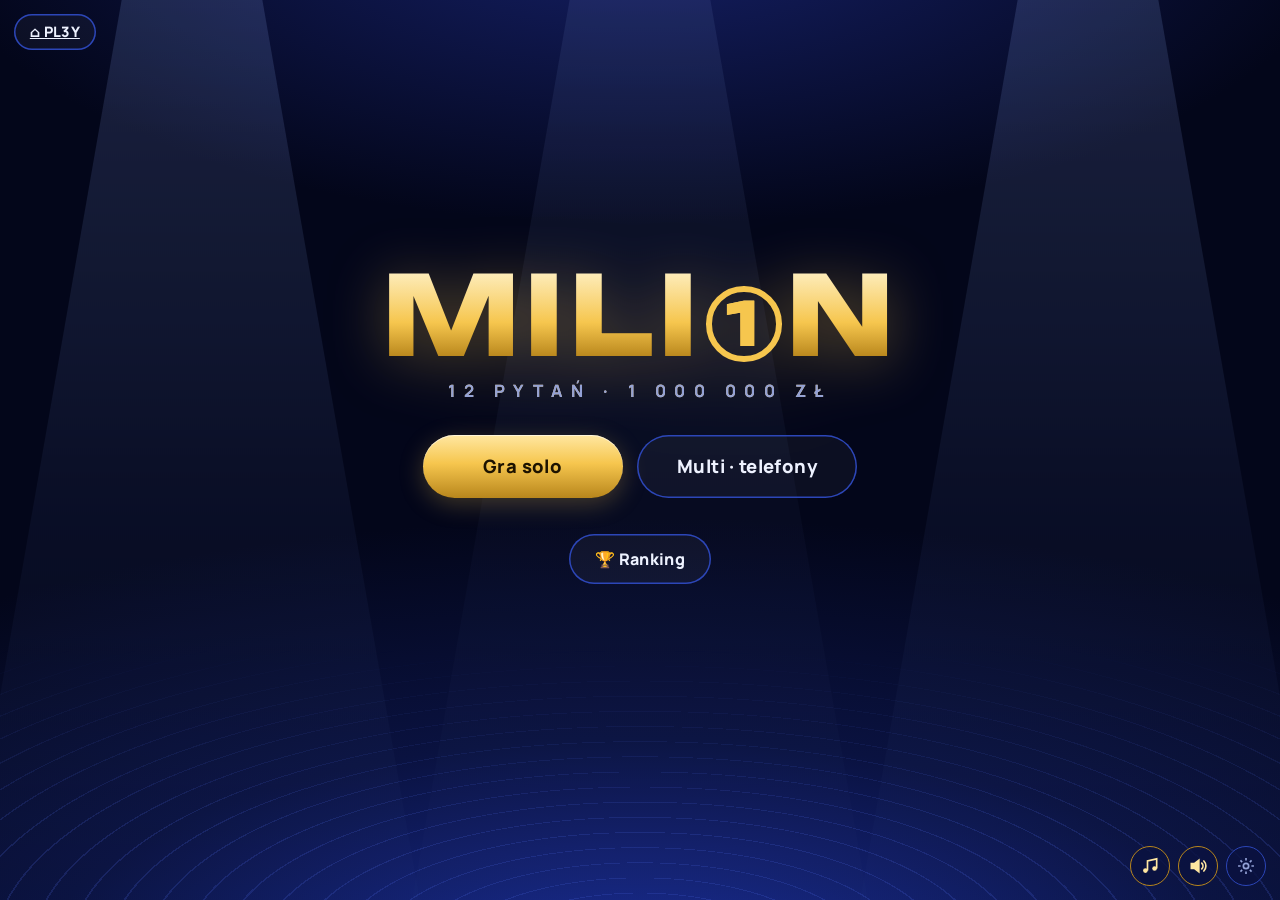
==== index.html @ 6f830abc "Milion: teleturniej 12 pytań do miliona (solo, multi na telefonach, ranking) - index.html: menu, gra" ====
<!DOCTYPE html>
<html lang="pl">
<head>
<meta charset="utf-8">
<script src="/auth.js"></script>
<meta name="viewport" content="width=device-width,initial-scale=1,viewport-fit=cover">
<title>Milion</title>
<link rel="icon" href="/favicon.svg" type="image/svg+xml">
<link rel="apple-touch-icon" href="/apple-touch-icon.png">
<meta name="apple-mobile-web-app-title" content="PL3Y">
<link rel="manifest" href="/site.webmanifest">
<meta name="apple-mobile-web-app-capable" content="yes">
<meta name="mobile-web-app-capable" content="yes">
<meta name="apple-mobile-web-app-status-bar-style" content="black">
<meta name="theme-color" content="#03061a">
<meta name="robots" content="noindex">
<link rel="preconnect" href="https://fonts.googleapis.com">
<link href="https://fonts.googleapis.com/css2?family=Manrope:wght@500;700;800&family=Unbounded:wght@600;800&display=swap" rel="stylesheet">
<link rel="stylesheet" href="common.css">
<style>
/* ---------- menu ---------- */
.home{flex:1;display:flex;flex-direction:column;align-items:center;justify-content:center;gap:clamp(22px,4vh,40px);padding:24px 16px 80px;text-align:center}
.home .menu{display:flex;flex-wrap:wrap;gap:14px;justify-content:center}
.home .menu .btn{min-width:200px}
.home .resume{font-size:14px}
.top-left{position:fixed;left:14px;top:14px;z-index:40}
.nickrow{display:flex;gap:8px;align-items:center;justify-content:center;flex-wrap:wrap}
.field{background:rgba(3,6,26,.6);border:1.5px solid var(--line);color:var(--text);border-radius:999px;padding:.75em 1.2em;min-width:0;width:min(280px,100%);text-align:center;font-weight:700}
.field:focus{outline:none;border-color:var(--gold)}
.times{display:flex;gap:8px;flex-wrap:wrap;justify-content:center}
.times button{padding:.6em 1.1em;border-radius:999px;border:1.5px solid var(--line);font-weight:800;background:rgba(255,255,255,.03);min-width:70px}
.times button.on{background:var(--gold);color:#1d1300;border-color:var(--gold)}
.setup{flex:1;display:flex;align-items:center;justify-content:center;padding:24px 16px 80px}
.setup .panel{width:min(520px,100%);padding:clamp(22px,4vw,36px);display:flex;flex-direction:column;gap:22px;text-align:center}
.setup h2{margin:0;font:800 clamp(24px,4vw,34px)/1.1 var(--disp)}
.rules{text-align:left;margin:0;padding-left:1.2em;color:var(--muted);font-size:14px;display:grid;gap:4px}

/* ---------- gra ---------- */
.game{flex:1;display:flex;flex-direction:column;padding:clamp(10px,2vh,22px) clamp(12px,2.5vw,32px) 70px;gap:clamp(10px,1.8vh,18px)}
.bar{display:flex;align-items:center;gap:12px;flex-wrap:wrap}
.bar .grow{flex:1}
.bar .info{font:800 clamp(14px,1.6vw,20px)/1.2 var(--disp)}
.bar .info em{font-style:normal;color:var(--gold2)}
.stage{flex:1;display:grid;grid-template-columns:1fr minmax(220px,300px);gap:clamp(14px,2.5vw,32px);align-items:center}
.center{display:flex;flex-direction:column;gap:clamp(12px,2.2vh,22px);min-width:0}
.trow{display:flex;align-items:center;gap:14px}
.trow .timer{flex:1}
.trow.inf{justify-content:center;color:var(--muted);font-weight:700;letter-spacing:.2em;text-transform:uppercase;font-size:12px;min-height:40px}
.side{padding:8px;align-self:center}
.foot{display:flex;align-items:center;justify-content:space-between;gap:12px;flex-wrap:wrap}
.foot .say{color:var(--muted);font-weight:700}
.ladbtn{display:none}
@media (max-width:900px){
  .stage{grid-template-columns:1fr}
  .stage .side{display:none}
  .ladbtn{display:inline-flex}
}

/* ---------- multi: lobby ---------- */
.lobby{flex:1;display:grid;grid-template-columns:minmax(260px,420px) 1fr;gap:clamp(16px,3vw,40px);align-items:center;padding:clamp(14px,3vh,40px) clamp(14px,3vw,48px) 80px}
.qrbox{padding:clamp(18px,3vw,30px);display:flex;flex-direction:column;align-items:center;gap:14px;text-align:center}
.qrbox .qr{background:#fff;padding:14px;border-radius:16px;width:min(300px,70vw)}
.qrbox .qr svg{display:block;width:100%;height:auto}
.qrbox .code{font:800 clamp(30px,4vw,46px)/1 var(--disp);letter-spacing:.18em;color:var(--gold2)}
.qrbox .url{font-size:13px;color:var(--muted);word-break:break-all}
.lobby .right{display:flex;flex-direction:column;gap:22px;align-items:center;text-align:center}
.lobby .right h2{margin:0;font:800 clamp(22px,3vw,34px)/1.15 var(--disp)}
.empty{color:var(--muted);font-style:italic}
@media (max-width:800px){ .lobby{grid-template-columns:1fr} }

/* ---------- multi: tablice ---------- */
.board{flex:1;display:flex;flex-direction:column;align-items:center;justify-content:center;gap:24px;padding:24px 16px 80px;text-align:center}
.board .panel{width:min(760px,100%);padding:clamp(14px,3vw,28px);overflow:auto}
.board h2{margin:0;font:800 clamp(26px,4vw,48px)/1.1 var(--disp)}
.podium{display:flex;align-items:flex-end;justify-content:center;gap:clamp(8px,2vw,20px)}
.podium .st{display:flex;flex-direction:column;align-items:center;gap:8px;width:clamp(90px,16vw,170px)}
.podium .st b{font:800 clamp(14px,1.8vw,20px)/1.2 var(--font);overflow-wrap:anywhere}
.podium .st span{font:600 clamp(12px,1.4vw,16px)/1 var(--disp);color:var(--gold2)}
.podium .st i{display:grid;place-items:center;width:100%;border-radius:12px 12px 0 0;font:800 clamp(28px,4vw,48px)/1 var(--disp);font-style:normal;
  background:linear-gradient(180deg,var(--panel2),var(--panel));border:1.5px solid var(--line);border-bottom:0}
.podium .p1 i{height:clamp(110px,20vh,180px);background:linear-gradient(180deg,var(--gold2),var(--gold3));color:#1d1300}
.podium .p2 i{height:clamp(80px,14vh,130px)}
.podium .p3 i{height:clamp(60px,10vh,95px)}

/* ---------- koniec solo ---------- */
.result{flex:1;display:flex;flex-direction:column;align-items:center;justify-content:center;gap:20px;padding:24px 16px 80px;text-align:center}
.result .amount{font:800 clamp(48px,10vw,120px)/1 var(--disp);color:var(--gold2);text-shadow:0 8px 40px rgba(246,198,78,.4)}
.result .why{font-size:clamp(16px,2vw,22px);color:var(--muted);max-width:620px}
.result .row{display:flex;gap:12px;flex-wrap:wrap;justify-content:center}

/* ---------- ranking ---------- */
.rank{flex:1;display:flex;flex-direction:column;align-items:center;gap:20px;padding:24px 16px 80px}
.tabs{display:flex;gap:6px;background:rgba(255,255,255,.05);padding:5px;border-radius:999px;border:1.5px solid var(--line)}
.tabs button{padding:.55em 1.4em;border-radius:999px;font-weight:800}
.tabs button.on{background:var(--gold);color:#1d1300}
.rank .grid{display:grid;grid-template-columns:repeat(auto-fit,minmax(min(100%,340px),1fr));gap:18px;width:min(980px,100%)}
.rank .panel{padding:16px;overflow:auto}
.rank h3{margin:4px 10px 10px;font:800 16px/1.2 var(--disp)}
.rank .date{color:var(--dim);font-weight:500;font-size:13px}

.hostq .players{margin-top:4px}
.ov h3{margin:0 0 6px;font:800 22px/1.2 var(--disp)}
.ov .row{display:flex;gap:10px;justify-content:center;flex-wrap:wrap;margin-top:18px}
.sliders{display:grid;gap:14px;margin-top:10px}
.sliders label{display:grid;grid-template-columns:110px 1fr;align-items:center;gap:12px;text-align:left;font-weight:700}
.sliders input{accent-color:var(--gold)}
</style>
</head>
<body>
<div id="fx" aria-hidden="true"><div class="spot l"></div><div class="spot c"></div><div class="spot r"></div><div class="floor"></div></div>
<div id="app"></div>
<div class="sound" id="sound"></div>
<div id="ovl"></div>
<script src="qrcode.js"></script>
<script src="questions.js"></script>
<script src="ml.js"></script>
<script>
'use strict';
const { LADDER, SAFE, LET, esc, zl, fmt, Snd } = ML;
const $app = document.getElementById('app');
const calm = () => matchMedia('(prefers-reduced-motion: reduce)').matches;
const HOST_KEY = ML.LOCAL ? 'milion_host_local' : 'milion_host';

const ui = { screen: 'home', time: 30, mtime: 30, tab: 'solo', rank: null, rankErr: '' };
try { const t = JSON.parse(localStorage.getItem('milion_time') || '{}'); if (ML.TIMES.includes(t.s)) ui.time = t.s; if (ML.TIMES.includes(t.m) && t.m) ui.mtime = t.m; } catch (e) {}
const saveTimes = () => { try { localStorage.setItem('milion_time', JSON.stringify({ s: ui.time, m: ui.mtime })); } catch (e) {} };

// ---------- rysowanie ----------
let skel = null;
function page(html) { skel = null; if ($app._h !== html) { $app.innerHTML = html; $app._h = html; } }
function paint(key, skeleton, regions) {
  if (skel !== key) { $app.innerHTML = skeleton; $app._h = null; skel = key; }
  for (const id in regions) {
    const el = document.getElementById(id);
    if (el && el._h !== regions[id]) { el.innerHTML = regions[id]; el._h = regions[id]; }
  }
}

const ICON = {
  aud: '<svg viewBox="0 0 24 24" fill="currentColor"><rect x="3" y="12" width="4" height="9" rx="1"/><rect x="10" y="5" width="4" height="16" rx="1"/><rect x="17" y="9" width="4" height="12" rx="1"/></svg>',
  swap: '<svg viewBox="0 0 24 24" fill="none" stroke="currentColor" stroke-width="2.4" stroke-linecap="round" stroke-linejoin="round"><path d="M4 9h13l-3.5-3.5M20 15H7l3.5 3.5"/></svg>',
  music: '<svg viewBox="0 0 24 24" fill="currentColor"><path d="M9 17.5V6l11-2.5v11.5" stroke="currentColor" stroke-width="2" fill="none"/><circle cx="6.5" cy="17.5" r="2.8"/><circle cx="17.5" cy="15" r="2.8"/></svg>',
  sfx: '<svg viewBox="0 0 24 24" fill="none" stroke="currentColor" stroke-width="2" stroke-linecap="round"><path d="M4 9v6h4l5 4V5L8 9z" fill="currentColor"/><path d="M16.5 8.5a5 5 0 0 1 0 7M19 6a8.5 8.5 0 0 1 0 12"/></svg>',
  gear: '<svg viewBox="0 0 24 24" fill="none" stroke="currentColor" stroke-width="2"><circle cx="12" cy="12" r="3.2"/><path d="M12 2.5v3M12 18.5v3M2.5 12h3M18.5 12h3M5.3 5.3l2.1 2.1M16.6 16.6l2.1 2.1M5.3 18.7l2.1-2.1M16.6 7.4l2.1-2.1"/></svg>',
};

function answersHtml(q, o = {}) {
  const fifty = o.fifty || [];
  return '<div class="answers">' + q.a.map((t, i) => {
    let c = 'ans';
    if (fifty.includes(i)) c += ' gone';
    if (o.ok == null) { if (o.sel === i) c += ' sel'; }
    else if (i === o.ok) c += ' good';
    else if (o.sel === i) c += ' bad';
    else c += ' dim';
    const extra = o.pct ? `<span class="pct">${o.pct[i]}%</span>` : o.counts ? `<span class="pct">${o.counts[i] ? o.counts[i] + '×' : ''}</span>` : '';
    const inner = `<span class="let">${LET[i]}</span><span class="txt">${esc(t)}</span>${extra}`;
    return o.click ? `<button class="${c}" data-act="ans" data-i="${i}"${fifty.includes(i) || o.sel != null ? ' disabled' : ''}>${inner}</button>` : `<div class="${c}">${inner}</div>`;
  }).join('') + '</div>';
}
function ladderHtml(qi, done) {
  return LADDER.map((v, i) => `<li class="${i === qi ? 'cur' : ''}${i < qi || (done && i === qi) ? ' done' : ''}${SAFE.includes(i) ? ' safe' : ''}${i === 11 ? ' top' : ''}"><b>${i + 1}</b><span>${zl(v)}</span></li>`).join('');
}
function timesHtml(cur, noInf) {
  return '<div class="times">' + ML.TIMES.filter(t => !(noInf && !t)).map(t => `<button data-act="time" data-t="${t}" class="${t === cur ? 'on' : ''}">${t ? t + ' s' : '∞'}</button>`).join('') + '</div>';
}
const timerHtml = (limited) => limited ? '<div class="trow"><div class="timer"><i></i></div><span class="tnum"></span></div>' : '<div class="trow inf">bez limitu czasu</div>';

// ---------- licznik czasu ----------
const T = { deadline: 0, total: 0, onEnd: null, last: -1 };
function setTimer(deadline, total, onEnd) { T.deadline = deadline; T.total = total; T.onEnd = onEnd || null; }
function stopTimer() { T.deadline = 0; T.onEnd = null; }
function loop() {
  requestAnimationFrame(loop);
  if (!T.deadline) return;
  const left = Math.max(0, T.deadline - performance.now());
  const low = left < 5500;
  const bar = document.querySelector('#r-timer .timer i'), num = document.querySelector('#r-timer .tnum');
  if (bar) { bar.style.transform = `scaleX(${T.total ? left / T.total : 0})`; bar.parentNode.classList.toggle('low', low); }
  const s = Math.ceil(left / 1000);
  if (num) { num.textContent = s; num.classList.toggle('low', low); }
  if (s !== T.last) { if (low && s > 0 && T.last > s) Snd.play('tick'); T.last = s; }
  if (left <= 0 && T.onEnd) { const f = T.onEnd; stopTimer(); f(); }
}
requestAnimationFrame(loop);

// ---------- okna ----------
const $ovl = document.getElementById('ovl');
let ovlDone = null;
function overlay(html, onClose) { $ovl.innerHTML = `<div class="ov" data-act="ovbg"><div class="panel rise" role="dialog" aria-modal="true">${html}</div></div>`; ovlDone = onClose || null; }
function closeOverlay() { $ovl.innerHTML = ''; const f = ovlDone; ovlDone = null; f && f(); }
function ask(text, yes = 'Tak', no = 'Anuluj') {
  return new Promise(res => {
    overlay(`<h3>${esc(text)}</h3><div class="row"><button class="btn" data-act="ovyes">${esc(yes)}</button><button class="btn ghost" data-act="ovno">${esc(no)}</button></div>`, () => res(false));
    ovlDone = () => res(false);
    $ovl.querySelector('[data-act="ovyes"]').onclick = e => { e.stopPropagation(); ovlDone = null; $ovl.innerHTML = ''; res(true); };
  });
}
function audOverlay(pct, note) {
  overlay(`<div class="kicker">Pytanie do publiczności</div><h3 style="margin-top:8px">${esc(note || 'Publiczność zagłosowała')}</h3>
    <div class="aud">${pct.map((p, i) => `<div class="bar"><b>${p}%</b><i style="--h:0%" data-h="${p}"></i><span>${LET[i]}</span></div>`).join('')}</div>
    <div class="row"><button class="btn" data-act="ovno">Dzięki!</button></div>`);
  requestAnimationFrame(() => requestAnimationFrame(() => $ovl.querySelectorAll('.aud i').forEach(i => i.style.setProperty('--h', Math.max(2, i.dataset.h) + '%'))));
}
function confetti() {
  if (calm()) return;
  const c = document.createElement('div'); c.className = 'confetti';
  const col = ['#f6c64e', '#ffe7a1', '#ffffff', '#5b7bff', '#22c873'];
  for (let i = 0; i < 120; i++) {
    const e = document.createElement('i');
    e.style.left = Math.random() * 100 + 'vw'; e.style.background = col[i % col.length];
    e.style.setProperty('--dx', (Math.random() * 30 - 15) + 'vw'); e.style.setProperty('--rot', (Math.random() * 1440 - 720) + 'deg');
    e.style.animationDuration = 2.5 + Math.random() * 3 + 's'; e.style.animationDelay = Math.random() * 1.5 + 's';
    c.appendChild(e);
  }
  document.body.appendChild(c); setTimeout(() => c.remove(), 8000);
}

// ---------- dźwięk ----------
function soundBar() {
  document.getElementById('sound').innerHTML =
    `<button data-act="snd-m" class="${Snd.st.m ? 'on' : ''}" aria-label="Muzyka" title="Muzyka">${ICON.music}</button>` +
    `<button data-act="snd-s" class="${Snd.st.s ? 'on' : ''}" aria-label="Efekty" title="Efekty">${ICON.sfx}</button>` +
    `<button data-act="snd-cfg" aria-label="Głośność" title="Głośność">${ICON.gear}</button>`;
}
function soundCfg() {
  overlay(`<h3>Głośność</h3><div class="sliders">
    <label>Muzyka <input type="range" min="0" max="1" step="0.05" value="${Snd.st.mv}" data-vol="m"></label>
    <label>Efekty <input type="range" min="0" max="1" step="0.05" value="${Snd.st.sv}" data-vol="s"></label></div>
    <div class="row"><button class="btn" data-act="ovno">Gotowe</button></div>`);
}
document.addEventListener('input', e => { const k = e.target.dataset && e.target.dataset.vol; if (k) Snd.setVol(k, Number(e.target.value)); });
document.addEventListener('pointerdown', () => Snd.unlock(), { capture: true });
function music(on) { Snd.music(on); }

// ---------- menu ----------
function savedHost() { try { return JSON.parse(localStorage.getItem(HOST_KEY) || 'null'); } catch (e) { return null; } }
function homeView() {
  const h = savedHost();
  return `<a class="btn ghost sm top-left" href="/" data-act="lobby">⌂ PL3Y</a>
  <div class="home">
    <h1 class="logo rise">MILI<span class="mark">1</span>N<small>12 PYTAŃ · 1 000 000 ZŁ</small></h1>
    <div class="menu rise">
      <button class="btn big" data-act="solo-setup">Gra solo</button>
      <button class="btn big ghost" data-act="multi">Multi · telefony</button>
    </div>
    <button class="btn ghost" data-act="rank">🏆 Ranking</button>
    ${h ? `<button class="link resume" data-act="resume">Wróć do pokoju ${esc(h.code)}</button>` : ''}
  </div>`;
}
function soloSetupView() {
  return `<div class="setup"><div class="panel rise">
    <div class="kicker">Gra solo</div><h2>12 pytań do miliona</h2>
    <div><div class="kicker" style="margin-bottom:10px">Twój nick (do rankingu)</div>
      <div class="nickrow"><input class="field" id="nick" maxlength="16" placeholder="Nick" value="${esc(ML.nick.get())}" autocomplete="off"></div></div>
    <div><div class="kicker" style="margin-bottom:10px">Czas na pytanie</div>${timesHtml(ui.time)}</div>
    <ul class="rules"><li>Progi gwarantowane: ${zl(1000)} i ${zl(40000)}.</li><li>Kliknięcie odpowiedzi od razu ją zatwierdza.</li>
      <li>Koła: 50:50, publiczność i zamiana pytania — każde raz.</li><li>W każdej chwili możesz zrezygnować i zabrać wygraną.</li></ul>
    <div class="row" style="display:flex;gap:10px;justify-content:center;flex-wrap:wrap"><button class="btn big" data-act="solo-start">Start</button><button class="btn ghost" data-act="home">Wróć</button></div>
  </div></div>`;
}

// ---------- SOLO ----------
let solo = null;
const curQ = () => { const l = solo.set[solo.qi]; return solo.swap ? l.s : l.m; };
function soloStart() {
  const n = document.getElementById('nick'); if (n) ML.nick.set(n.value);
  solo = { set: ML.pickSet(), qi: 0, life: { f: true, a: true, s: true }, swap: false, fifty: [], aud: null, sel: null, phase: 'q', time: ui.time, result: null, saved: null };
  ui.screen = 'solo';
  document.body.classList.remove('win');
  Snd.play('start'); music(true);
  soloQ();
}
function soloQ() {
  solo.phase = 'q'; solo.swap = false; solo.fifty = []; solo.aud = null; solo.sel = null;
  Snd.heat(solo.qi);
  document.body.classList.toggle('hot', solo.qi >= 7);
  if (solo.time) setTimer(performance.now() + solo.time * 1000, solo.time * 1000, soloTimeUp); else stopTimer();
  render();
}
function soloPick(i) {
  if (!solo || solo.phase !== 'q' || solo.fifty.includes(i)) return;
  solo.sel = i; solo.phase = 'lock'; stopTimer();
  Snd.play('lock'); render();
  setTimeout(soloReveal, 1600);
}
function soloReveal() {
  const q = curQ();
  solo.phase = 'reveal'; render();
  if (solo.sel === q.ok) {
    Snd.play('good');
    setTimeout(() => { if (solo.qi === 11) soloFinish('win'); else { solo.qi++; soloQ(); } }, 1700);
  } else { Snd.play('bad'); setTimeout(() => soloFinish('wrong'), 2800); }
}
function soloTimeUp() {
  if (!solo || solo.phase !== 'q') return;
  solo.phase = 'reveal'; solo.sel = null; Snd.play('bad'); render();
  setTimeout(() => soloFinish('time'), 2800);
}
async function soloQuit() {
  if (!solo || solo.phase !== 'q') return;
  const take = solo.qi ? LADDER[solo.qi - 1] : 0;
  if (await ask(`Rezygnujesz i zabierasz ${zl(take)}?`, 'Biorę kasę', 'Gram dalej')) soloFinish('quit');
}
function soloLife(k) {
  if (!solo || solo.phase !== 'q' || !solo.life[k]) return;
  const q = curQ();
  solo.life[k] = false; Snd.play('life');
  if (k === 'f') {
    const wrong = [0, 1, 2, 3].filter(i => i !== q.ok);
    wrong.splice(Math.floor(Math.random() * 3), 1);
    solo.fifty = wrong;
  } else if (k === 'a') {
    solo.aud = ML.audienceSim(q.ok, solo.qi, solo.fifty);
    audOverlay(solo.aud, 'Tak głosowała publiczność w studiu');
  } else if (k === 's') {
    solo.swap = true; solo.fifty = []; solo.aud = null;
    if (solo.time) setTimer(performance.now() + solo.time * 1000, solo.time * 1000, soloTimeUp);
  }
  render();
}
function soloFinish(reason) {
  stopTimer();
  const passed = reason === 'win' ? 12 : solo.qi;
  const amount = reason === 'win' ? LADDER[11] : reason === 'quit' ? (solo.qi ? LADDER[solo.qi - 1] : 0) : ML.guaranteed(solo.qi);
  solo.result = { reason, amount, qs: passed };
  ui.screen = 'soloEnd';
  document.body.classList.remove('hot');
  if (reason === 'win') { document.body.classList.add('win'); Snd.play('win'); confetti(); }
  Snd.hush(true);
  if (amount > 0 && ML.nick.get()) soloSave();
  render();
}
async function soloSave() {
  const nick = ML.nick.get();
  if (!nick || !solo || !solo.result || solo.saved) return;
  solo.saved = 'wait'; render();
  try { const r = await ML.postSolo({ nick, amount: solo.result.amount, qs: solo.result.qs }); solo.saved = { rank: r.rank }; }
  catch (e) { solo.saved = 'err'; }
  render();
}
function soloView() {
  const q = curQ(), s = solo;
  const show = s.phase === 'reveal' ? q.ok : null;
  const head = `<button class="btn ghost sm" data-act="menu">Menu</button><span class="info">Pytanie <em>${s.qi + 1}</em>/12 · za <em>${zl(LADDER[s.qi])}</em></span>
    <span class="grow"></span><button class="btn ghost sm ladbtn" data-act="ladder">Drabinka</button><span class="muted">${esc(ML.nick.get())}</span>`;
  const lifes = `<div class="lifes">
    <button class="life${s.life.f ? '' : ' used'}" data-act="life" data-k="f" ${s.life.f && s.phase === 'q' ? '' : 'disabled'} title="50:50" aria-label="50:50">50:50</button>
    <button class="life${s.life.a ? '' : ' used'}" data-act="life" data-k="a" ${s.life.a && s.phase === 'q' ? '' : 'disabled'} title="Pytanie do publiczności" aria-label="Pytanie do publiczności">${ICON.aud}</button>
    <button class="life${s.life.s ? '' : ' used'}" data-act="life" data-k="s" ${s.life.s && s.phase === 'q' ? '' : 'disabled'} title="Zamiana pytania" aria-label="Zamiana pytania">${ICON.swap}</button></div>`;
  let say = '';
  if (s.phase === 'lock') say = 'Zaznaczono… sprawdzamy!';
  else if (s.phase === 'reveal') say = s.sel === q.ok ? (s.qi === 11 ? 'MILION!' : 'Dobrze!') : s.sel == null ? 'Koniec czasu!' : 'Niestety, to nie ta odpowiedź.';
  const foot = `${lifes}<span class="say">${say}</span><button class="btn ghost" data-act="quit" ${s.phase === 'q' ? '' : 'disabled'}>Rezygnuję · ${zl(s.qi ? LADDER[s.qi - 1] : 0)}</button>`;
  paint('solo', `<div class="game"><header class="bar" id="r-head"></header><main class="stage"><div class="center">
      <div id="r-timer"></div><div id="r-q"></div><div id="r-ans"></div><div class="foot" id="r-foot"></div></div>
      <aside class="side panel"><ol class="ladder" id="r-ladder"></ol></aside></main></div>`, {
    'r-head': head,
    'r-timer': timerHtml(!!s.time) + (s.time ? `<!--${s.qi}-${s.swap}-->` : ''),
    'r-q': `<div class="qbox rise" data-k="${s.qi}${s.swap ? 's' : ''}">${esc(q.q)}</div>`,
    'r-ans': answersHtml(q, { click: true, fifty: s.fifty, sel: s.sel, ok: show, pct: s.aud }),
    'r-foot': foot,
    'r-ladder': ladderHtml(s.qi, s.phase === 'reveal' && s.sel === q.ok),
  });
}
function soloEndView() {
  const r = solo.result;
  const why = { win: 'Odpowiedziałeś na wszystkie 12 pytań. Brawo!', quit: `Zrezygnowałeś po ${r.qs} ${r.qs === 1 ? 'pytaniu' : 'pytaniach'} i zabierasz wygraną.`,
    wrong: 'Błędna odpowiedź. Zostaje to, co zabezpieczył próg gwarantowany.', time: 'Skończył się czas. Zostaje to, co zabezpieczył próg gwarantowany.' }[r.reason];
  let save = '';
  if (r.amount > 0) {
    if (!ML.nick.get()) save = `<div class="nickrow"><input class="field" id="nick" maxlength="16" placeholder="Twój nick"><button class="btn" data-act="solo-save">Zapisz w rankingu</button></div>`;
    else if (solo.saved === 'wait') save = '<span class="muted">Zapisuję w rankingu…</span>';
    else if (solo.saved === 'err') save = '<span class="muted">Nie udało się zapisać wyniku (brak połączenia).</span> <button class="link" data-act="solo-retry">Spróbuj jeszcze raz</button>';
    else if (solo.saved && solo.saved.rank) save = `<span class="muted">Miejsce w rankingu: <b style="color:var(--gold2)">${solo.saved.rank}</b></span>`;
    else if (solo.saved) save = '<span class="muted">Wynik zapisany (poza top 50).</span>';
  }
  return `<div class="result"><div class="kicker">${r.reason === 'win' ? 'Jest milion!' : 'Koniec gry'}</div>
    <div class="amount rise">${zl(r.amount)}</div><div class="why">${esc(why)}</div>${save}
    <div class="row"><button class="btn big" data-act="solo-start">Zagraj jeszcze raz</button><button class="btn ghost" data-act="rank">Ranking</button><button class="btn ghost" data-act="home">Menu</button></div></div>`;
}

// ---------- MULTI (prowadzący) ----------
let host = null;   // { code, hostToken, conn, view, status, err }
let autoNext = null;
async function multiCreate() {
  ui.screen = 'host';
  host = { code: null, view: null, status: 'connecting', err: '' };
  render();
  try {
    const r = await ML.createRoom();
    try { localStorage.setItem(HOST_KEY, JSON.stringify({ code: r.code, hostToken: r.hostToken })); } catch (e) {}
    hostConnect(r.code, r.hostToken);
  } catch (e) { host.err = 'Nie udało się założyć pokoju. Sprawdź połączenie z internetem.'; host.status = 'bad'; render(); }
}
function hostConnect(code, hostToken) {
  if (host && host.conn) host.conn.stop();
  host = { code, hostToken, view: null, status: 'connecting', err: '' };
  ui.screen = 'host'; music(true); Snd.hush(false);
  host.conn = new ML.Conn({
    code, hello: () => ({ t: 'hello', host: hostToken }),
    onStatus: s => {
      host.status = s;
      if (s === 'noroom') { try { localStorage.removeItem(HOST_KEY); } catch (e) {} host.err = 'Pokój wygasł. Załóż nowy.'; }
      render();
    },
    onMessage: m => {
      if (m.t === 'error') { host.err = m.err || 'Błąd'; if (m.code === 'badhost') { try { localStorage.removeItem(HOST_KEY); } catch (e) {} } render(); return; }
      if (m.t === 'state') hostState(m.view);
    },
  });
  render();
}
function hostState(v) {
  const old = host.view; host.view = v; host.err = '';
  const changed = !old || old.phase !== v.phase || old.qi !== v.qi || old.round !== v.round;
  if (v.phase === 'q') {
    setTimer(performance.now() + v.left, v.time * 1000, null);
    if (changed) { Snd.heat(v.qi); document.body.classList.toggle('hot', v.qi >= 7); }
    if (old && old.phase === 'q') { const a = old.players.filter(p => p.answered).length, b = v.players.filter(p => p.answered).length; if (b > a) Snd.play('tap'); }
  } else stopTimer();
  if (v.phase === 'lobby' && old && v.players.length > old.players.length) Snd.play('join');
  if (changed) {
    clearTimeout(autoNext);
    if (v.phase === 'q' && v.qi === 0) Snd.play('start');
    if (v.phase === 'reveal') {
      const any = v.players.some(p => p.correct);
      Snd.play(any ? 'good' : 'bad');
      const r = v.round, q = v.qi;
      autoNext = setTimeout(() => { if (host && host.view && host.view.phase === 'reveal' && host.view.round === r && host.view.qi === q) hostNext(); }, 7000);
    }
    if (v.phase === 'end') { document.body.classList.remove('hot'); document.body.classList.add('win'); Snd.play('win'); confetti(); }
    else document.body.classList.remove('win');
    if (v.phase === 'roundEnd' || v.phase === 'lobby') document.body.classList.remove('hot');
  }
  render();
}
function hostNext() { clearTimeout(autoNext); host && host.conn && host.conn.send({ t: 'next' }); }
function hostStart() {
  if (!host || !host.view || !host.view.players.length) return;
  let pool; try { pool = ML.pickPool(); } catch (e) { host.err = e.message; return render(); }
  host.conn.send({ t: 'start', time: ui.mtime, pool });
}
async function hostLeave() {
  if (host && host.view && host.view.phase !== 'lobby' && host.view.phase !== 'end' && !(await ask('Wyjść z meczu? Gracze zostaną w pokoju i możesz wrócić.', 'Wyjdź', 'Zostań'))) return;
  if (host && host.conn) host.conn.stop();
  host = null; clearTimeout(autoNext); stopTimer();
  document.body.classList.remove('hot', 'win');
  ui.screen = 'home'; music(false); render();
}
async function hostEnd() {
  if (!(await ask('Zamknąć pokój? Gracze będą musieli zeskanować nowy kod.', 'Zamknij pokój', 'Anuluj'))) return;
  try { localStorage.removeItem(HOST_KEY); } catch (e) {}
  if (host && host.conn) host.conn.stop();
  host = null; ui.screen = 'home'; music(false); document.body.classList.remove('hot', 'win'); render();
}

const STATUS = { online: 'połączono', connecting: 'łączenie…', reconnecting: 'ponowne łączenie…', noroom: 'pokój wygasł', revoked: 'rozłączono', closed: 'rozłączono', bad: 'brak połączenia' };
const statusHtml = s => `<span class="status ${s === 'online' ? 'online' : s === 'connecting' || s === 'reconnecting' ? '' : 'bad'}">${STATUS[s] || s}</span>`;
const medal = n => `<span class="medal${n <= 3 ? ' m' + n : ''}">${n}</span>`;
const sorted = ps => [...ps].sort((a, b) => b.total - a.total);

function hostView() {
  const h = host, v = h.view;
  if (!v) {
    return page(`<div class="board"><h2>${h.err ? 'Ups' : 'Zakładam pokój…'}</h2>${h.err ? `<p class="muted">${esc(h.err)}</p><div class="row" style="display:flex;gap:10px"><button class="btn" data-act="multi">Spróbuj ponownie</button><button class="btn ghost" data-act="home-x">Menu</button></div>` : statusHtml(h.status)}</div>`);
  }
  if (v.phase === 'lobby') return lobbyView();
  if (v.phase === 'q' || v.phase === 'reveal') return hostQView();
  if (v.phase === 'roundEnd' || v.phase === 'end') return boardView();
}
function lobbyView() {
  const v = host.view, url = ML.joinUrl(v.code);
  paint('lobby', `<a class="btn ghost sm top-left" data-act="home-x" href="#">← Menu</a><div class="lobby">
    <div class="qrbox panel rise"><div class="kicker">Zeskanuj telefonem</div><div class="qr" id="r-qr"></div><div class="code" id="r-code"></div><div class="url" id="r-url"></div></div>
    <div class="right"><div class="kicker">Multi · do ${12} graczy</div><h2>Dołączcie do gry!</h2>
      <div class="chips" id="r-players"></div>
      <div><div class="kicker" style="margin-bottom:10px">Czas na pytanie</div><div id="r-times"></div></div>
      <div id="r-start"></div><div id="r-status"></div>
      <p class="muted" style="max-width:520px;margin:0;font-size:14px">3 rundy po 12 pytań. Błąd albo brak odpowiedzi = koniec rundy dla gracza. Najszybsza poprawna odpowiedź: +20%, druga +10%, trzecia +5%. Wygrywa suma punktów.</p>
    </div></div>`, {
    'r-qr': ML.qrSvg(url), 'r-code': esc(v.code), 'r-url': esc(url.replace(/^https?:\/\//, '')),
    'r-players': v.players.length ? v.players.map(p => `<span class="chip${p.conn ? '' : ' off'}">${esc(p.name)}<button class="x" data-act="kick" data-id="${esc(p.id)}" aria-label="Usuń ${esc(p.name)}">✕</button></span>`).join('') : '<span class="empty">Czekamy na graczy…</span>',
    'r-times': timesHtml(ui.mtime, true),
    'r-start': `<button class="btn big" data-act="host-start" ${v.players.length ? '' : 'disabled'}>Start meczu</button>`,
    'r-status': statusHtml(host.status) + (host.err ? ` <span class="muted">· ${esc(host.err)}</span>` : ''),
  });
}
function hostQView() {
  const v = host.view, open = v.phase === 'reveal';
  const head = `<button class="btn ghost sm" data-act="host-leave">Menu</button><span class="info">Runda <em>${v.round + 1}</em>/${v.rounds} · Pytanie <em>${v.qi + 1}</em>/12 · za <em>${zl(LADDER[v.qi])}</em></span>
    <span class="grow"></span>${statusHtml(host.status)}<span class="muted">Kod: <b style="color:var(--gold2)">${esc(v.code)}</b></span>`;
  const alive = v.players.filter(p => !p.out || (open && p.outQ === v.qi));
  const answered = v.players.filter(p => p.answered && !p.out).length;
  const chips = sorted(v.players).map(p => {
    let c = 'chip', extra = '';
    if (open && p.correct) { c += ' good'; extra = `<span class="gain">+${fmt(p.gain)}${p.rank <= 3 ? ' · ' + p.rank + '.' : ''}</span>`; }
    else if (open && p.correct === false) { c += ' bad'; extra = '<span class="gain" style="color:var(--bad)">odpada</span>'; }
    else if (p.out) c += ' out';
    else if (p.answered) c += ' ok';
    if (!p.conn) c += ' off';
    return `<span class="${c}">${esc(p.name)}${extra}<span class="pts">${fmt(p.total)}</span></span>`;
  }).join('');
  const say = open ? `<span class="say">${v.players.filter(p => p.correct).length} z ${alive.length} poprawnie</span><button class="btn" data-act="host-next">Dalej →</button>`
    : `<span class="say">Odpowiedzi: ${answered}/${v.players.filter(p => !p.out).length}</span><span></span>`;
  paint('hostq', `<div class="game hostq"><header class="bar" id="r-head"></header><main class="stage"><div class="center">
      <div id="r-timer"></div><div id="r-q"></div><div id="r-ans"></div><div class="foot" id="r-foot"></div><div class="chips players" id="r-players"></div></div>
      <aside class="side panel"><ol class="ladder" id="r-ladder"></ol></aside></main></div>`, {
    'r-head': head,
    'r-timer': open ? '<div class="trow inf">odsłonięcie</div>' : timerHtml(true),
    'r-q': v.q ? `<div class="qbox rise" data-k="${v.round}-${v.qi}">${esc(v.q.q)}</div>` : '',
    'r-ans': v.q ? answersHtml(v.q, { ok: open ? v.q.ok : null, counts: open ? v.counts : null }) : '',
    'r-foot': say, 'r-players': chips, 'r-ladder': ladderHtml(v.qi, open),
  });
}
function boardView() {
  const v = host.view, end = v.phase === 'end';
  const ps = sorted(v.players);
  const rows = ps.map((p, i) => `<tr><td>${medal(i + 1)}</td><td>${esc(p.name)}</td>${p.rp.map((x, r) => `<td class="n" style="${r > v.round ? 'opacity:.3' : ''}">${fmt(x)}</td>`).join('')}<td class="n">${fmt(p.total)}</td></tr>`).join('');
  const table = `<div class="panel rise"><table class="table"><thead><tr><th></th><th>Gracz</th><th class="n">R1</th><th class="n">R2</th><th class="n">R3</th><th class="n">Suma</th></tr></thead><tbody>${rows}</tbody></table></div>`;
  const pod = end ? `<div class="podium">${[1, 0, 2].map(i => ps[i] ? `<div class="st p${i + 1}"><b>${esc(ps[i].name)}</b><span>${fmt(ps[i].total)} pkt</span><i>${i + 1}</i></div>` : '').join('')}</div>` : '';
  const btns = end
    ? `<button class="btn big" data-act="host-reset">Rewanż</button><button class="btn ghost" data-act="rank">Ranking</button><button class="btn ghost" data-act="host-close">Zamknij pokój</button>`
    : `<button class="btn big" data-act="host-next">Runda ${v.round + 2} →</button><button class="btn ghost" data-act="host-leave">Menu</button>`;
  page(`<div class="board"><div class="kicker">${end ? 'Koniec meczu' : `Koniec rundy ${v.round + 1} z ${v.rounds}`}</div>
    <h2>${end ? (ps[0] ? `Wygrywa ${esc(ps[0].name)}!` : 'Koniec') : 'Tabela po rundzie'}</h2>${pod}${table}
    <div class="row" style="display:flex;gap:10px;flex-wrap:wrap;justify-content:center">${btns}</div>${statusHtml(host.status)}</div>`);
}

// ---------- RANKING ----------
async function loadRank() {
  ui.rank = null; ui.rankErr = ''; render();
  try { ui.rank = await ML.scores(); } catch (e) { ui.rankErr = 'Nie udało się pobrać rankingu.'; }
  render();
}
const day = ts => new Date(ts).toLocaleDateString('pl-PL', { day: 'numeric', month: 'short', year: 'numeric' });
function rankView() {
  const r = ui.rank, me = ML.nick.get().toLowerCase();
  let body;
  if (ui.rankErr) body = `<p class="muted">${esc(ui.rankErr)}</p><button class="btn ghost" data-act="rank">Spróbuj ponownie</button>`;
  else if (!r) body = '<p class="muted">Ładowanie…</p>';
  else if (ui.tab === 'solo') {
    body = `<div class="grid" style="grid-template-columns:1fr;width:min(720px,100%)"><div class="panel rise"><h3>Najwyższe wygrane</h3>${r.solo.length ? `<table class="table"><thead><tr><th></th><th>Gracz</th><th class="n">Wygrana</th><th class="n">Pytania</th><th class="n">Data</th></tr></thead><tbody>${
      r.solo.map((e, i) => `<tr class="${e.nick.toLowerCase() === me ? 'me' : ''}"><td>${medal(i + 1)}</td><td>${esc(e.nick)}</td><td class="n">${zl(e.amount)}</td><td class="n">${e.qs}/12</td><td class="n date">${day(e.ts)}</td></tr>`).join('')}</tbody></table>` : '<p class="muted" style="margin:10px">Jeszcze nikt nic nie wygrał. Bądź pierwszy!</p>'}</div></div>`;
  } else {
    body = `<div class="grid"><div class="panel rise"><h3>Najlepsze mecze</h3>${r.multi.length ? `<table class="table"><thead><tr><th></th><th>Gracz</th><th class="n">Punkty</th><th class="n">Data</th></tr></thead><tbody>${
      r.multi.map((e, i) => `<tr class="${e.nick.toLowerCase() === me ? 'me' : ''}"><td>${medal(i + 1)}</td><td>${esc(e.nick)}</td><td class="n">${fmt(e.pts)}</td><td class="n date">${day(e.ts)}</td></tr>`).join('')}</tbody></table>` : '<p class="muted" style="margin:10px">Brak rozegranych meczów.</p>'}</div>
      <div class="panel rise"><h3>Wygrane mecze</h3>${r.wins.length ? `<table class="table"><thead><tr><th></th><th>Gracz</th><th class="n">Wygrane</th></tr></thead><tbody>${
      r.wins.map((e, i) => `<tr class="${e.nick.toLowerCase() === me ? 'me' : ''}"><td>${medal(i + 1)}</td><td>${esc(e.nick)}</td><td class="n">${e.n}</td></tr>`).join('')}</tbody></table>` : '<p class="muted" style="margin:10px">Brak zwycięzców.</p>'}</div></div>`;
  }
  page(`<div class="rank"><h1 class="logo" style="font-size:clamp(34px,6vw,64px)">RANKING</h1>
    <div class="tabs"><button data-act="tab" data-t="solo" class="${ui.tab === 'solo' ? 'on' : ''}">Solo</button><button data-act="tab" data-t="multi" class="${ui.tab === 'multi' ? 'on' : ''}">Multi</button></div>
    ${body}<button class="btn ghost" data-act="${host ? 'back-host' : 'home'}">${host ? 'Wróć do pokoju' : 'Menu'}</button></div>`);
}

function render() {
  soundBar();
  if (ui.screen === 'home') return page(homeView());
  if (ui.screen === 'solo-setup') return page(soloSetupView());
  if (ui.screen === 'solo') return soloView();
  if (ui.screen === 'soloEnd') return page(soloEndView());
  if (ui.screen === 'host') return host ? hostView() : page(homeView());
  if (ui.screen === 'rank') return rankView();
}

// ---------- kliknięcia ----------
document.addEventListener('click', async e => {
  const el = e.target.closest('[data-act]'); if (!el) return;
  const a = el.dataset.act;
  if (a === 'ovbg') { if (e.target === el) closeOverlay(); return; }
  if (a === 'ovno') return closeOverlay();
  if (a === 'lobby') {
    e.preventDefault();
    if (await ask('Wrócić do lobby PL3Y?', 'Wróć', 'Zostań')) location.href = '/';
    return;
  }
  if (a === 'snd-m') { Snd.setMusic(!Snd.st.m); return soundBar(); }
  if (a === 'snd-s') { Snd.setSfx(!Snd.st.s); return soundBar(); }
  if (a === 'snd-cfg') return soundCfg();
  if (a === 'home') { ui.screen = 'home'; music(false); Snd.hush(false); document.body.classList.remove('hot', 'win'); return render(); }
  if (a === 'home-x') { e.preventDefault(); return hostLeave(); }
  if (a === 'solo-setup') { ui.screen = 'solo-setup'; return render(); }
  if (a === 'time') {
    const t = Number(el.dataset.t);
    if (ui.screen === 'host') ui.mtime = t; else ui.time = t;
    saveTimes(); Snd.play('tap'); return render();
  }
  if (a === 'solo-start') { Snd.hush(false); return soloStart(); }
  if (a === 'ans') return soloPick(Number(el.dataset.i));
  if (a === 'life') return soloLife(el.dataset.k);
  if (a === 'quit') return soloQuit();
  if (a === 'ladder') return overlay(`<div class="kicker">Drabinka</div><ol class="ladder">${ladderHtml(solo ? solo.qi : 0)}</ol><div class="row"><button class="btn" data-act="ovno">Zamknij</button></div>`);
  if (a === 'menu') {
    if (solo && (solo.phase === 'q') && !(await ask('Przerwać grę? Wynik nie zostanie zapisany.', 'Przerwij', 'Graj dalej'))) return;
    stopTimer(); solo = null; ui.screen = 'home'; music(false); document.body.classList.remove('hot'); return render();
  }
  if (a === 'solo-save') { const n = document.getElementById('nick'); if (!n || !n.value.trim()) return n && n.focus(); ML.nick.set(n.value); return soloSave(); }
  if (a === 'solo-retry') { solo.saved = null; return soloSave(); }
  if (a === 'multi') return multiCreate();
  if (a === 'resume') { const h = savedHost(); if (h) hostConnect(h.code, h.hostToken); return; }
  if (a === 'back-host') { ui.screen = 'host'; return render(); }
  if (a === 'kick') { host && host.conn.send({ t: 'kick', id: el.dataset.id }); return; }
  if (a === 'host-start') { Snd.hush(false); return hostStart(); }
  if (a === 'host-next') return hostNext();
  if (a === 'host-leave') return hostLeave();
  if (a === 'host-reset') { document.body.classList.remove('win'); return host.conn.send({ t: 'reset' }); }
  if (a === 'host-close') return hostEnd();
  if (a === 'rank') { ui.screen = 'rank'; return loadRank(); }
  if (a === 'tab') { ui.tab = el.dataset.t; return render(); }
});
document.addEventListener('keydown', e => {
  if ($ovl.innerHTML && e.key === 'Escape') return closeOverlay();
  if (ui.screen === 'solo' && solo && solo.phase === 'q' && !$ovl.innerHTML) {
    const i = 'abcd'.indexOf(e.key.toLowerCase()); if (i >= 0) soloPick(i);
  }
  if (ui.screen === 'solo-setup' && e.key === 'Enter') soloStart();
});

render();
</script>
</body>
</html>
---- common.css ----
/* Milion: wspólny styl ekranu TV / solo (index.html) i telefonu gracza (play.html). Studio: granat, złoto, reflektory. */
:root{
  --bg:#03061a; --bg2:#0a1240; --panel:#0d1a52; --panel2:#15277a; --line:#2c46b8;
  --gold:#f6c64e; --gold2:#ffe7a1; --gold3:#b8861c;
  --text:#eef2ff; --muted:#93a1d6; --dim:#5d6aa0;
  --good:#22c873; --good2:#0f7a43; --bad:#ff4b5c; --bad2:#8c1424; --sel:#ff9a1f; --sel2:#a35400;
  --r:18px; --font:'Manrope',system-ui,sans-serif; --disp:'Unbounded','Manrope',system-ui,sans-serif;
  color-scheme:dark;
}
*{box-sizing:border-box}
html,body{margin:0;min-height:100%}
body{background:var(--bg);color:var(--text);font:500 16px/1.4 var(--font);-webkit-tap-highlight-color:transparent;overflow-x:hidden}
button{font:inherit;color:inherit;cursor:pointer;border:0;background:none}
button:disabled{cursor:default}
input{font:inherit}
:focus-visible{outline:3px solid var(--gold2);outline-offset:3px}

/* ---------- tło studia ---------- */
#fx{position:fixed;inset:0;z-index:0;pointer-events:none;overflow:hidden;
  background:radial-gradient(120% 70% at 50% 110%,#1b2fa0 0%,#0a1240 40%,transparent 75%),
             radial-gradient(80% 50% at 50% -10%,#16216a 0%,transparent 70%),var(--bg)}
#fx .spot{position:absolute;top:-20vh;width:38vw;height:130vh;transform-origin:50% 0;
  background:linear-gradient(180deg,rgba(150,180,255,.20),rgba(120,150,255,.05) 60%,transparent);
  clip-path:polygon(42% 0,58% 0,100% 100%,0 100%);filter:blur(6px);mix-blend-mode:screen;animation:sway 11s ease-in-out infinite alternate}
#fx .spot.l{left:-4vw;--a:-18deg;--b:-6deg}
#fx .spot.r{right:-4vw;--a:18deg;--b:6deg;animation-duration:13s}
#fx .spot.c{left:31vw;--a:-4deg;--b:4deg;opacity:.55;animation-duration:17s}
#fx .floor{position:absolute;left:-10%;right:-10%;bottom:-6vh;height:34vh;
  background:repeating-radial-gradient(ellipse at 50% 100%,rgba(90,120,255,.16) 0 2px,transparent 2px 38px);
  mask:linear-gradient(transparent,#000 60%);-webkit-mask:linear-gradient(transparent,#000 60%)}
body.hot #fx .spot{background:linear-gradient(180deg,rgba(255,200,110,.24),rgba(255,170,80,.06) 60%,transparent)}
body.win #fx .spot{background:linear-gradient(180deg,rgba(255,226,140,.38),rgba(255,200,80,.1) 60%,transparent);animation-duration:2.5s}
@keyframes sway{from{transform:rotate(var(--a))}to{transform:rotate(var(--b))}}

#app{position:relative;z-index:1;min-height:100vh;min-height:100dvh;display:flex;flex-direction:column}

/* ---------- logo ---------- */
.logo{font:800 clamp(44px,9vw,110px)/1 var(--disp);letter-spacing:.04em;text-align:center;margin:0;
  background:linear-gradient(180deg,#fff6d6 0%,var(--gold) 45%,var(--gold3) 70%,var(--gold2) 100%);
  -webkit-background-clip:text;background-clip:text;color:transparent;filter:drop-shadow(0 6px 30px rgba(246,198,78,.35))}
.logo small{display:block;font:700 clamp(12px,1.6vw,17px)/1 var(--font);letter-spacing:.5em;margin-top:.7em;color:var(--muted);
  -webkit-text-fill-color:var(--muted)}
.mark{display:inline-grid;place-items:center;width:1.25em;height:1.25em;border-radius:50%;border:.1em solid var(--gold);
  font:800 .55em/1 var(--disp);color:var(--gold);-webkit-text-fill-color:var(--gold);vertical-align:.18em;margin:0 .06em}

/* ---------- przyciski ---------- */
.btn{display:inline-flex;align-items:center;justify-content:center;gap:.5em;padding:.85em 1.6em;border-radius:999px;font-weight:800;letter-spacing:.02em;
  background:linear-gradient(180deg,var(--gold2),var(--gold) 45%,var(--gold3));color:#1d1300;box-shadow:0 6px 24px rgba(246,198,78,.25),inset 0 1px 0 rgba(255,255,255,.6);
  transition:transform .15s,filter .15s}
.btn:hover:not(:disabled){filter:brightness(1.08);transform:translateY(-1px)}
.btn:active:not(:disabled){transform:translateY(1px)}
.btn:disabled{filter:grayscale(.8) brightness(.6)}
.btn.ghost{background:rgba(255,255,255,.04);color:var(--text);box-shadow:inset 0 0 0 1.5px var(--line)}
.btn.ghost:hover{box-shadow:inset 0 0 0 1.5px var(--gold)}
.btn.big{font-size:1.15em;padding:1em 2.2em}
.btn.sm{padding:.55em 1.1em;font-size:.9em}
.link{color:var(--muted);text-decoration:underline;text-underline-offset:3px}

/* ---------- panele ---------- */
.panel{background:linear-gradient(180deg,rgba(21,39,122,.85),rgba(10,18,64,.92));border:1.5px solid var(--line);border-radius:var(--r);
  box-shadow:0 20px 60px rgba(0,0,0,.45),inset 0 1px 0 rgba(255,255,255,.08)}
.kicker{font:700 12px/1 var(--font);letter-spacing:.3em;text-transform:uppercase;color:var(--gold)}
.muted{color:var(--muted)}

/* ---------- pytanie i odpowiedzi ---------- */
.qbox{position:relative;padding:clamp(18px,3vw,34px) clamp(20px,4vw,48px);text-align:center;font:700 clamp(19px,2.6vw,34px)/1.3 var(--font);
  background:linear-gradient(180deg,#13237a,#0a1448);border:2px solid var(--gold3);border-radius:var(--r);
  box-shadow:0 0 0 6px rgba(246,198,78,.06),0 24px 60px rgba(0,0,0,.5);text-wrap:balance}
.answers{display:grid;grid-template-columns:1fr 1fr;gap:clamp(10px,1.4vw,18px)}
.ans{position:relative;display:flex;align-items:center;gap:.8em;min-height:clamp(58px,8vh,88px);padding:.6em 1em .6em .6em;text-align:left;
  font:700 clamp(16px,2vw,26px)/1.2 var(--font);border-radius:999px;
  background:linear-gradient(180deg,#14267e,#0b1650);border:2px solid var(--line);transition:background .25s,border-color .25s,opacity .3s,transform .15s}
.ans .let{flex:none;display:grid;place-items:center;width:1.9em;height:1.9em;border-radius:50%;font:800 .8em/1 var(--disp);
  background:rgba(246,198,78,.12);color:var(--gold);border:1.5px solid var(--gold3)}
.ans .txt{flex:1;min-width:0;overflow-wrap:anywhere}
.ans .pct{flex:none;font:800 .75em/1 var(--disp);color:var(--muted)}
button.ans:hover:not(:disabled){border-color:var(--gold);transform:translateY(-1px)}
.ans.sel{background:linear-gradient(180deg,#ffb347,var(--sel) 50%,var(--sel2));border-color:#ffd18a;color:#1f1000;animation:pulse 1s ease-in-out infinite}
.ans.sel .let{background:rgba(0,0,0,.18);color:#1f1000;border-color:rgba(0,0,0,.35)}
.ans.good{background:linear-gradient(180deg,#52e79b,var(--good) 50%,var(--good2));border-color:#b5ffd6;color:#03200f;animation:flash .45s 3}
.ans.good .let{background:rgba(0,0,0,.18);color:#03200f;border-color:rgba(0,0,0,.35)}
.ans.bad{background:linear-gradient(180deg,#ff7d89,var(--bad) 50%,var(--bad2));border-color:#ffc0c6;color:#2a0006}
.ans.bad .let{background:rgba(0,0,0,.18);color:#2a0006;border-color:rgba(0,0,0,.35)}
.ans.gone{opacity:.15;filter:grayscale(1)}
.ans.dim{opacity:.55}
@keyframes pulse{50%{filter:brightness(1.18)}}
@keyframes flash{50%{filter:brightness(1.35)}}

/* ---------- licznik czasu ---------- */
.timer{position:relative;height:12px;border-radius:99px;background:rgba(255,255,255,.08);overflow:hidden;box-shadow:inset 0 0 0 1px rgba(255,255,255,.06)}
.timer i{position:absolute;inset:0 auto 0 0;width:100%;border-radius:inherit;background:linear-gradient(90deg,var(--gold3),var(--gold2));transform-origin:left}
.timer.low i{background:linear-gradient(90deg,var(--bad2),var(--bad))}
.tnum{font:800 clamp(22px,3vw,40px)/1 var(--disp);color:var(--gold2);min-width:2.2ch;text-align:center;font-variant-numeric:tabular-nums}
.tnum.low{color:var(--bad);animation:pulse .5s infinite}

/* ---------- koła ratunkowe ---------- */
.lifes{display:flex;gap:12px;justify-content:center}
.life{position:relative;display:grid;place-items:center;width:clamp(58px,6vw,74px);height:clamp(40px,4.2vw,50px);border-radius:999px;
  border:2px solid var(--gold3);background:radial-gradient(circle at 50% 30%,#1d36a8,#0a1448);color:var(--gold2);font:800 15px/1 var(--disp);transition:transform .15s,opacity .2s}
.life svg{width:26px;height:26px}
.life:hover:not(:disabled){transform:scale(1.06);border-color:var(--gold)}
.life:disabled{opacity:.3}
.life.used::after{content:'';position:absolute;left:8%;right:8%;top:50%;height:3px;border-radius:2px;background:var(--bad);transform:rotate(-22deg)}

/* ---------- drabinka ---------- */
.ladder{list-style:none;margin:0;padding:10px;display:flex;flex-direction:column-reverse;gap:3px}
.ladder li{display:flex;justify-content:space-between;align-items:center;gap:12px;padding:5px 14px;border-radius:999px;font:700 clamp(13px,1.25vw,17px)/1.2 var(--font);color:var(--muted);font-variant-numeric:tabular-nums}
.ladder li b{font-family:var(--disp);font-weight:600;color:var(--dim);font-size:.8em;width:1.8em}
.ladder li span{flex:1;text-align:right}
.ladder li.safe{color:var(--text)}
.ladder li.safe span::before{content:'◆ ';color:var(--gold);font-size:.75em}
.ladder li.top span{color:var(--gold2)}
.ladder li.done{color:var(--gold3)}
.ladder li.cur{background:linear-gradient(90deg,var(--gold3),var(--gold) 50%,var(--gold3));color:#1d1300;box-shadow:0 0 24px rgba(246,198,78,.4)}
.ladder li.cur b,.ladder li.cur span::before{color:#1d1300}

/* ---------- gracze ---------- */
.chips{display:flex;flex-wrap:wrap;gap:8px;justify-content:center}
.chip{display:inline-flex;align-items:center;gap:8px;padding:6px 8px 6px 14px;border-radius:999px;background:rgba(255,255,255,.06);border:1.5px solid var(--line);font-weight:700;transition:opacity .3s,border-color .3s}
.chip .pts{font:700 .85em/1 var(--disp);color:var(--gold2);background:rgba(0,0,0,.25);padding:5px 9px;border-radius:999px}
.chip.ok{border-color:var(--gold)}
.chip.ok::before{content:'';width:8px;height:8px;border-radius:50%;background:var(--gold);box-shadow:0 0 10px var(--gold)}
.chip.out{opacity:.38}
.chip.good{border-color:var(--good);background:rgba(34,200,115,.15)}
.chip.bad{border-color:var(--bad);background:rgba(255,75,92,.12)}
.chip.off{border-style:dashed}
.chip .gain{font:800 .8em/1 var(--disp);color:var(--good)}
.chip .x{width:24px;height:24px;border-radius:50%;display:grid;place-items:center;color:var(--muted)}
.chip .x:hover{background:rgba(255,75,92,.25);color:#fff}

/* ---------- tabela wyników ---------- */
.table{width:100%;border-collapse:collapse;font-variant-numeric:tabular-nums}
.table th{font:700 11px/1 var(--font);letter-spacing:.2em;text-transform:uppercase;color:var(--muted);text-align:left;padding:8px 10px}
.table td{padding:10px;border-top:1px solid rgba(44,70,184,.5);font-weight:700}
.table td.n{text-align:right;font-family:var(--disp);font-weight:600;color:var(--gold2)}
.table th.n{text-align:right}
.table tr.me td{background:rgba(246,198,78,.08)}
.medal{display:inline-grid;place-items:center;width:26px;height:26px;border-radius:50%;font:800 12px/1 var(--disp);background:rgba(255,255,255,.08);color:var(--muted)}
.medal.m1{background:linear-gradient(180deg,var(--gold2),var(--gold3));color:#1d1300}
.medal.m2{background:linear-gradient(180deg,#eef1f8,#8f97ad);color:#14161c}
.medal.m3{background:linear-gradient(180deg,#f2b27a,#9a5524);color:#200c00}

/* ---------- publiczność ---------- */
.aud{display:flex;gap:clamp(10px,2vw,24px);align-items:flex-end;justify-content:center;height:clamp(150px,26vh,240px);padding:10px 4px 0}
.aud .bar{flex:1;max-width:80px;display:flex;flex-direction:column;align-items:center;justify-content:flex-end;height:100%;gap:6px}
.aud .bar i{display:block;width:100%;border-radius:8px 8px 3px 3px;background:linear-gradient(180deg,var(--gold2),var(--gold3));height:var(--h);
  transition:height 1.6s cubic-bezier(.2,.8,.2,1);box-shadow:0 0 20px rgba(246,198,78,.25)}
.aud .bar b{font:800 15px/1 var(--disp);color:var(--gold2)}
.aud .bar span{font:800 14px/1 var(--disp);color:var(--muted)}

/* ---------- nakładka ---------- */
.ov{position:fixed;inset:0;z-index:50;display:grid;place-items:center;padding:16px;background:rgba(2,4,18,.72);backdrop-filter:blur(6px);animation:fade .25s}
.ov .panel{width:min(560px,100%);padding:24px;max-height:92vh;overflow:auto}
@keyframes fade{from{opacity:0}}
@keyframes rise{from{opacity:0;transform:translateY(16px)}}
.rise{animation:rise .5s cubic-bezier(.2,.8,.2,1) both}

/* ---------- dźwięk ---------- */
.sound{position:fixed;right:14px;bottom:14px;z-index:40;display:flex;gap:8px}
.sound button{width:40px;height:40px;border-radius:50%;background:rgba(10,18,64,.8);border:1.5px solid var(--line);display:grid;place-items:center;color:var(--muted)}
.sound button.on{color:var(--gold2);border-color:var(--gold3)}
.sound svg{width:20px;height:20px}

.status{display:inline-flex;align-items:center;gap:6px;font-size:13px;color:var(--muted)}
.status::before{content:'';width:8px;height:8px;border-radius:50%;background:var(--dim)}
.status.online::before{background:var(--good);box-shadow:0 0 8px var(--good)}
.status.bad::before{background:var(--bad)}

.confetti{position:fixed;inset:0;z-index:45;pointer-events:none;overflow:hidden}
.confetti i{position:absolute;top:-20px;width:10px;height:16px;border-radius:2px;animation:fall linear forwards}
@keyframes fall{to{transform:translate(var(--dx),110vh) rotate(var(--rot))}}

@media (max-width:700px){
  .answers{grid-template-columns:1fr}
  .ans{border-radius:22px}
}
@media (prefers-reduced-motion:reduce){
  *,*::before,*::after{animation:none!important;transition:none!important}
}
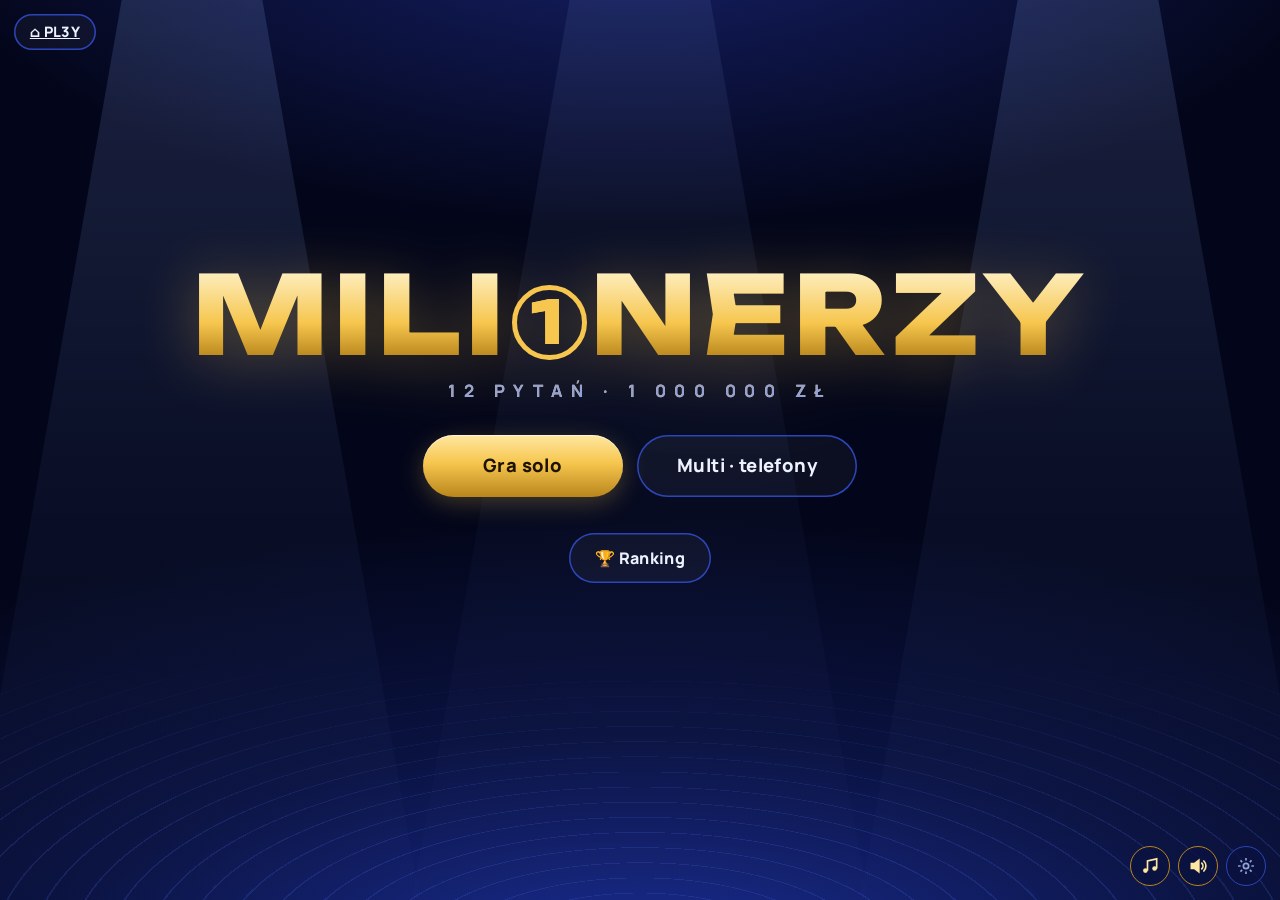
==== commit bb90fe2c: "Milionerzy: nowa nazwa w tytułach i logo, mniejsze logo na telefon Co-Authored-By: Claude Opus 5.5 <" ====
--- a/index.html
+++ b/index.html
@@ -4,7 +4,7 @@
 <meta charset="utf-8">
 <script src="/auth.js"></script>
 <meta name="viewport" content="width=device-width,initial-scale=1,viewport-fit=cover">
-<title>Milion</title>
+<title>Milionerzy</title>
 <link rel="icon" href="/favicon.svg" type="image/svg+xml">
 <link rel="apple-touch-icon" href="/apple-touch-icon.png">
 <meta name="apple-mobile-web-app-title" content="PL3Y">
@@ -99,6 +99,12 @@
 .rank .date{color:var(--dim);font-weight:500;font-size:13px}
 
 .hostq .players{margin-top:4px}
+.sq{padding:12px 14px;display:flex;flex-direction:column;gap:10px}
+.sq .qbox{font-size:clamp(15px,1.7vw,22px);padding:12px 18px}
+.sq .ans{min-height:clamp(42px,5vh,58px);font-size:clamp(13px,1.4vw,18px)}
+.sq .kicker em{font-style:normal;color:var(--text);letter-spacing:.05em;text-transform:none}
+.diffbadge{font:800 12px/1 var(--font);letter-spacing:.2em;text-transform:uppercase;color:var(--gold);border:1.5px solid var(--gold3);border-radius:999px;padding:6px 10px}
+.rank .tabs.sub button{padding:.45em 1.1em;font-size:14px}
 .ov h3{margin:0 0 6px;font:800 22px/1.2 var(--disp)}
 .ov .row{display:flex;gap:10px;justify-content:center;flex-wrap:wrap;margin-top:18px}
 .sliders{display:grid;gap:14px;margin-top:10px}
@@ -121,9 +127,13 @@
 const calm = () => matchMedia('(prefers-reduced-motion: reduce)').matches;
 const HOST_KEY = ML.LOCAL ? 'milion_host_local' : 'milion_host';
 
-const ui = { screen: 'home', time: 30, mtime: 30, tab: 'solo', rank: null, rankErr: '' };
-try { const t = JSON.parse(localStorage.getItem('milion_time') || '{}'); if (ML.TIMES.includes(t.s)) ui.time = t.s; if (ML.TIMES.includes(t.m) && t.m) ui.mtime = t.m; } catch (e) {}
-const saveTimes = () => { try { localStorage.setItem('milion_time', JSON.stringify({ s: ui.time, m: ui.mtime })); } catch (e) {} };
+const ui = { screen: 'home', time: 30, mtime: 30, diff: 'n', mdiff: 'n', tab: 'solo', rdiff: 'n', rank: null, rankErr: '' };
+try {
+  const t = JSON.parse(localStorage.getItem('milion_time') || '{}');
+  if (ML.TIMES.includes(t.s)) ui.time = t.s; if (ML.TIMES.includes(t.m) && t.m) ui.mtime = t.m;
+  if (ML.DIFFS[t.d]) ui.diff = ui.rdiff = t.d; if (ML.DIFFS[t.md]) ui.mdiff = t.md;
+} catch (e) {}
+const saveTimes = () => { try { localStorage.setItem('milion_time', JSON.stringify({ s: ui.time, m: ui.mtime, d: ui.diff, md: ui.mdiff })); } catch (e) {} };
 
 // ---------- rysowanie ----------
 let skel = null;
@@ -164,6 +174,10 @@
 function timesHtml(cur, noInf) {
   return '<div class="times">' + ML.TIMES.filter(t => !(noInf && !t)).map(t => `<button data-act="time" data-t="${t}" class="${t === cur ? 'on' : ''}">${t ? t + ' s' : '∞'}</button>`).join('') + '</div>';
 }
+function diffsHtml(cur) {
+  return '<div class="times">' + Object.entries(ML.DIFFS).map(([k, d]) => `<button data-act="diff" data-d="${k}" class="${k === cur ? 'on' : ''}">${d.name}</button>`).join('') + '</div>';
+}
+const diffNote = { e: 'Łatwe i średnie pytania, na koniec trudne.', n: 'Od bardzo łatwych do eksperckich.', x: 'Tylko pytania eksperckie — od pierwszego do ostatniego.' };
 const timerHtml = (limited) => limited ? '<div class="trow"><div class="timer"><i></i></div><span class="tnum"></span></div>' : '<div class="trow inf">bez limitu czasu</div>';
 
 // ---------- licznik czasu ----------
@@ -239,7 +253,7 @@
   const h = savedHost();
   return `<a class="btn ghost sm top-left" href="/" data-act="lobby">⌂ PL3Y</a>
   <div class="home">
-    <h1 class="logo rise">MILI<span class="mark">1</span>N<small>12 PYTAŃ · 1 000 000 ZŁ</small></h1>
+    <h1 class="logo rise">MILI<span class="mark">1</span>NERZY<small>12 PYTAŃ · 1 000 000 ZŁ</small></h1>
     <div class="menu rise">
       <button class="btn big" data-act="solo-setup">Gra solo</button>
       <button class="btn big ghost" data-act="multi">Multi · telefony</button>
@@ -253,6 +267,7 @@
     <div class="kicker">Gra solo</div><h2>12 pytań do miliona</h2>
     <div><div class="kicker" style="margin-bottom:10px">Twój nick (do rankingu)</div>
       <div class="nickrow"><input class="field" id="nick" maxlength="16" placeholder="Nick" value="${esc(ML.nick.get())}" autocomplete="off"></div></div>
+    <div><div class="kicker" style="margin-bottom:10px">Poziom trudności</div>${diffsHtml(ui.diff)}<div class="muted" style="margin-top:8px;font-size:14px">${diffNote[ui.diff]}</div></div>
     <div><div class="kicker" style="margin-bottom:10px">Czas na pytanie</div>${timesHtml(ui.time)}</div>
     <ul class="rules"><li>Progi gwarantowane: ${zl(1000)} i ${zl(40000)}.</li><li>Kliknięcie odpowiedzi od razu ją zatwierdza.</li>
       <li>Koła: 50:50, publiczność i zamiana pytania — każde raz.</li><li>W każdej chwili możesz zrezygnować i zabrać wygraną.</li></ul>
@@ -265,7 +280,7 @@
 const curQ = () => { const l = solo.set[solo.qi]; return solo.swap ? l.s : l.m; };
 function soloStart() {
   const n = document.getElementById('nick'); if (n) ML.nick.set(n.value);
-  solo = { set: ML.pickSet(), qi: 0, life: { f: true, a: true, s: true }, swap: false, fifty: [], aud: null, sel: null, phase: 'q', time: ui.time, result: null, saved: null };
+  solo = { set: ML.pickSet(ui.diff), diff: ui.diff, qi: 0, life: { f: true, a: true, s: true }, swap: false, fifty: [], aud: null, sel: null, phase: 'q', time: ui.time, result: null, saved: null };
   ui.screen = 'solo';
   document.body.classList.remove('win');
   Snd.play('start'); music(true);
@@ -335,7 +350,7 @@
   const nick = ML.nick.get();
   if (!nick || !solo || !solo.result || solo.saved) return;
   solo.saved = 'wait'; render();
-  try { const r = await ML.postSolo({ nick, amount: solo.result.amount, qs: solo.result.qs }); solo.saved = { rank: r.rank }; }
+  try { const r = await ML.postSolo({ nick, amount: solo.result.amount, qs: solo.result.qs, lvl: solo.diff }); solo.saved = { rank: r.rank }; }
   catch (e) { solo.saved = 'err'; }
   render();
 }
@@ -343,7 +358,7 @@
   const q = curQ(), s = solo;
   const show = s.phase === 'reveal' ? q.ok : null;
   const head = `<button class="btn ghost sm" data-act="menu">Menu</button><span class="info">Pytanie <em>${s.qi + 1}</em>/12 · za <em>${zl(LADDER[s.qi])}</em></span>
-    <span class="grow"></span><button class="btn ghost sm ladbtn" data-act="ladder">Drabinka</button><span class="muted">${esc(ML.nick.get())}</span>`;
+    <span class="grow"></span><span class="diffbadge">${ML.DIFFS[s.diff].name}</span><button class="btn ghost sm ladbtn" data-act="ladder">Drabinka</button><span class="muted">${esc(ML.nick.get())}</span>`;
   const lifes = `<div class="lifes">
     <button class="life${s.life.f ? '' : ' used'}" data-act="life" data-k="f" ${s.life.f && s.phase === 'q' ? '' : 'disabled'} title="50:50" aria-label="50:50">50:50</button>
     <button class="life${s.life.a ? '' : ' used'}" data-act="life" data-k="a" ${s.life.a && s.phase === 'q' ? '' : 'disabled'} title="Pytanie do publiczności" aria-label="Pytanie do publiczności">${ICON.aud}</button>
@@ -438,8 +453,8 @@
 function hostNext() { clearTimeout(autoNext); host && host.conn && host.conn.send({ t: 'next' }); }
 function hostStart() {
   if (!host || !host.view || !host.view.players.length) return;
-  let pool; try { pool = ML.pickPool(); } catch (e) { host.err = e.message; return render(); }
-  host.conn.send({ t: 'start', time: ui.mtime, pool });
+  let pool; try { pool = ML.pickPool(ui.mdiff); } catch (e) { host.err = e.message; return render(); }
+  host.conn.send({ t: 'start', time: ui.mtime, pool }); host.diff = ui.mdiff;
 }
 async function hostLeave() {
   if (host && host.view && host.view.phase !== 'lobby' && host.view.phase !== 'end' && !(await ask('Wyjść z meczu? Gracze zostaną w pokoju i możesz wrócić.', 'Wyjdź', 'Zostań'))) return;
@@ -475,12 +490,14 @@
     <div class="qrbox panel rise"><div class="kicker">Zeskanuj telefonem</div><div class="qr" id="r-qr"></div><div class="code" id="r-code"></div><div class="url" id="r-url"></div></div>
     <div class="right"><div class="kicker">Multi · do ${12} graczy</div><h2>Dołączcie do gry!</h2>
       <div class="chips" id="r-players"></div>
+      <div><div class="kicker" style="margin-bottom:10px">Poziom trudności</div><div id="r-diff"></div></div>
       <div><div class="kicker" style="margin-bottom:10px">Czas na pytanie</div><div id="r-times"></div></div>
       <div id="r-start"></div><div id="r-status"></div>
       <p class="muted" style="max-width:520px;margin:0;font-size:14px">3 rundy po 12 pytań. Błąd albo brak odpowiedzi = koniec rundy dla gracza. Najszybsza poprawna odpowiedź: +20%, druga +10%, trzecia +5%. Wygrywa suma punktów.</p>
     </div></div>`, {
     'r-qr': ML.qrSvg(url), 'r-code': esc(v.code), 'r-url': esc(url.replace(/^https?:\/\//, '')),
     'r-players': v.players.length ? v.players.map(p => `<span class="chip${p.conn ? '' : ' off'}">${esc(p.name)}<button class="x" data-act="kick" data-id="${esc(p.id)}" aria-label="Usuń ${esc(p.name)}">✕</button></span>`).join('') : '<span class="empty">Czekamy na graczy…</span>',
+    'r-diff': diffsHtml(ui.mdiff) + `<div class="muted" style="margin-top:8px;font-size:14px">${diffNote[ui.mdiff]}</div>`,
     'r-times': timesHtml(ui.mtime, true),
     'r-start': `<button class="btn big" data-act="host-start" ${v.players.length ? '' : 'disabled'}>Start meczu</button>`,
     'r-status': statusHtml(host.status) + (host.err ? ` <span class="muted">· ${esc(host.err)}</span>` : ''),
@@ -489,7 +506,7 @@
 function hostQView() {
   const v = host.view, open = v.phase === 'reveal';
   const head = `<button class="btn ghost sm" data-act="host-leave">Menu</button><span class="info">Runda <em>${v.round + 1}</em>/${v.rounds} · Pytanie <em>${v.qi + 1}</em>/12 · za <em>${zl(LADDER[v.qi])}</em></span>
-    <span class="grow"></span>${statusHtml(host.status)}<span class="muted">Kod: <b style="color:var(--gold2)">${esc(v.code)}</b></span>`;
+    <span class="grow"></span>${host.diff ? `<span class="diffbadge">${ML.DIFFS[host.diff].name}</span>` : ''}${statusHtml(host.status)}<span class="muted">Kod: <b style="color:var(--gold2)">${esc(v.code)}</b></span>`;
   const alive = v.players.filter(p => !p.out || (open && p.outQ === v.qi));
   const answered = v.players.filter(p => p.answered && !p.out).length;
   const chips = sorted(v.players).map(p => {
@@ -504,9 +521,12 @@
   const say = open ? `<span class="say">${v.players.filter(p => p.correct).length} z ${alive.length} poprawnie</span><button class="btn" data-act="host-next">Dalej →</button>`
     : `<span class="say">Odpowiedzi: ${answered}/${v.players.filter(p => !p.out).length}</span><span></span>`;
   paint('hostq', `<div class="game hostq"><header class="bar" id="r-head"></header><main class="stage"><div class="center">
-      <div id="r-timer"></div><div id="r-q"></div><div id="r-ans"></div><div class="foot" id="r-foot"></div><div class="chips players" id="r-players"></div></div>
+      <div id="r-timer"></div><div id="r-q"></div><div id="r-ans"></div><div id="r-sq"></div><div class="foot" id="r-foot"></div><div class="chips players" id="r-players"></div></div>
       <aside class="side panel"><ol class="ladder" id="r-ladder"></ol></aside></main></div>`, {
     'r-head': head,
+    // Gracze po „zamianie pytania” mają inne (wspólne) pytanie: pokazujemy je osobno, z ich odpowiedziami przy odsłonięciu.
+    'r-sq': v.sq ? `<div class="panel sq rise" data-k="${v.round}-${v.qi}"><div class="kicker">Zamiana pytania · <em>${v.sq.names.map(esc).join(', ')}</em></div>
+      <div class="qbox">${esc(v.sq.q.q)}</div>${answersHtml(v.sq.q, { ok: open ? v.sq.q.ok : null, counts: open ? v.sq.counts : null })}</div>` : '',
     'r-timer': open ? '<div class="trow inf">odsłonięcie</div>' : timerHtml(true),
     'r-q': v.q ? `<div class="qbox rise" data-k="${v.round}-${v.qi}">${esc(v.q.q)}</div>` : '',
     'r-ans': v.q ? answersHtml(v.q, { ok: open ? v.q.ok : null, counts: open ? v.counts : null }) : '',
@@ -540,8 +560,10 @@
   if (ui.rankErr) body = `<p class="muted">${esc(ui.rankErr)}</p><button class="btn ghost" data-act="rank">Spróbuj ponownie</button>`;
   else if (!r) body = '<p class="muted">Ładowanie…</p>';
   else if (ui.tab === 'solo') {
-    body = `<div class="grid" style="grid-template-columns:1fr;width:min(720px,100%)"><div class="panel rise"><h3>Najwyższe wygrane</h3>${r.solo.length ? `<table class="table"><thead><tr><th></th><th>Gracz</th><th class="n">Wygrana</th><th class="n">Pytania</th><th class="n">Data</th></tr></thead><tbody>${
-      r.solo.map((e, i) => `<tr class="${e.nick.toLowerCase() === me ? 'me' : ''}"><td>${medal(i + 1)}</td><td>${esc(e.nick)}</td><td class="n">${zl(e.amount)}</td><td class="n">${e.qs}/12</td><td class="n date">${day(e.ts)}</td></tr>`).join('')}</tbody></table>` : '<p class="muted" style="margin:10px">Jeszcze nikt nic nie wygrał. Bądź pierwszy!</p>'}</div></div>`;
+    const list = r.solo.filter(e => (e.lvl || 'n') === ui.rdiff);
+    body = `<div class="tabs sub">${Object.entries(ML.DIFFS).map(([k, d]) => `<button data-act="rdiff" data-d="${k}" class="${k === ui.rdiff ? 'on' : ''}">${d.name}</button>`).join('')}</div>
+      <div class="grid" style="grid-template-columns:1fr;width:min(720px,100%)"><div class="panel rise"><h3>Najwyższe wygrane · ${ML.DIFFS[ui.rdiff].name}</h3>${list.length ? `<table class="table"><thead><tr><th></th><th>Gracz</th><th class="n">Wygrana</th><th class="n">Pytania</th><th class="n">Data</th></tr></thead><tbody>${
+      list.map((e, i) => `<tr class="${e.nick.toLowerCase() === me ? 'me' : ''}"><td>${medal(i + 1)}</td><td>${esc(e.nick)}</td><td class="n">${zl(e.amount)}</td><td class="n">${e.qs}/12</td><td class="n date">${day(e.ts)}</td></tr>`).join('')}</tbody></table>` : '<p class="muted" style="margin:10px">Jeszcze nikt nic nie wygrał. Bądź pierwszy!</p>'}</div></div>`;
   } else {
     body = `<div class="grid"><div class="panel rise"><h3>Najlepsze mecze</h3>${r.multi.length ? `<table class="table"><thead><tr><th></th><th>Gracz</th><th class="n">Punkty</th><th class="n">Data</th></tr></thead><tbody>${
       r.multi.map((e, i) => `<tr class="${e.nick.toLowerCase() === me ? 'me' : ''}"><td>${medal(i + 1)}</td><td>${esc(e.nick)}</td><td class="n">${fmt(e.pts)}</td><td class="n date">${day(e.ts)}</td></tr>`).join('')}</tbody></table>` : '<p class="muted" style="margin:10px">Brak rozegranych meczów.</p>'}</div>
@@ -607,6 +629,11 @@
   if (a === 'host-close') return hostEnd();
   if (a === 'rank') { ui.screen = 'rank'; return loadRank(); }
   if (a === 'tab') { ui.tab = el.dataset.t; return render(); }
+  if (a === 'rdiff') { ui.rdiff = el.dataset.d; return render(); }
+  if (a === 'diff') {
+    if (ui.screen === 'host') ui.mdiff = el.dataset.d; else ui.diff = ui.rdiff = el.dataset.d;
+    saveTimes(); Snd.play('tap'); return render();
+  }
 });
 document.addEventListener('keydown', e => {
   if ($ovl.innerHTML && e.key === 'Escape') return closeOverlay();
--- a/common.css
+++ b/common.css
@@ -35,7 +35,7 @@
 #app{position:relative;z-index:1;min-height:100vh;min-height:100dvh;display:flex;flex-direction:column}
 
 /* ---------- logo ---------- */
-.logo{font:800 clamp(44px,9vw,110px)/1 var(--disp);letter-spacing:.04em;text-align:center;margin:0;
+.logo{font:800 clamp(36px,8.5vw,110px)/1 var(--disp);letter-spacing:.04em;text-align:center;margin:0;
   background:linear-gradient(180deg,#fff6d6 0%,var(--gold) 45%,var(--gold3) 70%,var(--gold2) 100%);
   -webkit-background-clip:text;background-clip:text;color:transparent;filter:drop-shadow(0 6px 30px rgba(246,198,78,.35))}
 .logo small{display:block;font:700 clamp(12px,1.6vw,17px)/1 var(--font);letter-spacing:.5em;margin-top:.7em;color:var(--muted);
@@ -47,11 +47,11 @@
 .btn{display:inline-flex;align-items:center;justify-content:center;gap:.5em;padding:.85em 1.6em;border-radius:999px;font-weight:800;letter-spacing:.02em;
   background:linear-gradient(180deg,var(--gold2),var(--gold) 45%,var(--gold3));color:#1d1300;box-shadow:0 6px 24px rgba(246,198,78,.25),inset 0 1px 0 rgba(255,255,255,.6);
   transition:transform .15s,filter .15s}
-.btn:hover:not(:disabled){filter:brightness(1.08);transform:translateY(-1px)}
+@media (hover:hover){.btn:hover:not(:disabled){filter:brightness(1.08);transform:translateY(-1px)}}
 .btn:active:not(:disabled){transform:translateY(1px)}
 .btn:disabled{filter:grayscale(.8) brightness(.6)}
 .btn.ghost{background:rgba(255,255,255,.04);color:var(--text);box-shadow:inset 0 0 0 1.5px var(--line)}
-.btn.ghost:hover{box-shadow:inset 0 0 0 1.5px var(--gold)}
+@media (hover:hover){.btn.ghost:hover{box-shadow:inset 0 0 0 1.5px var(--gold)}}
 .btn.big{font-size:1.15em;padding:1em 2.2em}
 .btn.sm{padding:.55em 1.1em;font-size:.9em}
 .link{color:var(--muted);text-decoration:underline;text-underline-offset:3px}
@@ -74,7 +74,7 @@
   background:rgba(246,198,78,.12);color:var(--gold);border:1.5px solid var(--gold3)}
 .ans .txt{flex:1;min-width:0;overflow-wrap:anywhere}
 .ans .pct{flex:none;font:800 .75em/1 var(--disp);color:var(--muted)}
-button.ans:hover:not(:disabled){border-color:var(--gold);transform:translateY(-1px)}
+@media (hover:hover){button.ans:hover:not(:disabled){border-color:var(--gold);transform:translateY(-1px)}}
 .ans.sel{background:linear-gradient(180deg,#ffb347,var(--sel) 50%,var(--sel2));border-color:#ffd18a;color:#1f1000;animation:pulse 1s ease-in-out infinite}
 .ans.sel .let{background:rgba(0,0,0,.18);color:#1f1000;border-color:rgba(0,0,0,.35)}
 .ans.good{background:linear-gradient(180deg,#52e79b,var(--good) 50%,var(--good2));border-color:#b5ffd6;color:#03200f;animation:flash .45s 3}
@@ -98,7 +98,7 @@
 .life{position:relative;display:grid;place-items:center;width:clamp(58px,6vw,74px);height:clamp(40px,4.2vw,50px);border-radius:999px;
   border:2px solid var(--gold3);background:radial-gradient(circle at 50% 30%,#1d36a8,#0a1448);color:var(--gold2);font:800 15px/1 var(--disp);transition:transform .15s,opacity .2s}
 .life svg{width:26px;height:26px}
-.life:hover:not(:disabled){transform:scale(1.06);border-color:var(--gold)}
+@media (hover:hover){.life:hover:not(:disabled){transform:scale(1.06);border-color:var(--gold)}}
 .life:disabled{opacity:.3}
 .life.used::after{content:'';position:absolute;left:8%;right:8%;top:50%;height:3px;border-radius:2px;background:var(--bad);transform:rotate(-22deg)}
 
@@ -126,7 +126,7 @@
 .chip.off{border-style:dashed}
 .chip .gain{font:800 .8em/1 var(--disp);color:var(--good)}
 .chip .x{width:24px;height:24px;border-radius:50%;display:grid;place-items:center;color:var(--muted)}
-.chip .x:hover{background:rgba(255,75,92,.25);color:#fff}
+@media (hover:hover){.chip .x:hover{background:rgba(255,75,92,.25);color:#fff}}
 
 /* ---------- tabela wyników ---------- */
 .table{width:100%;border-collapse:collapse;font-variant-numeric:tabular-nums}
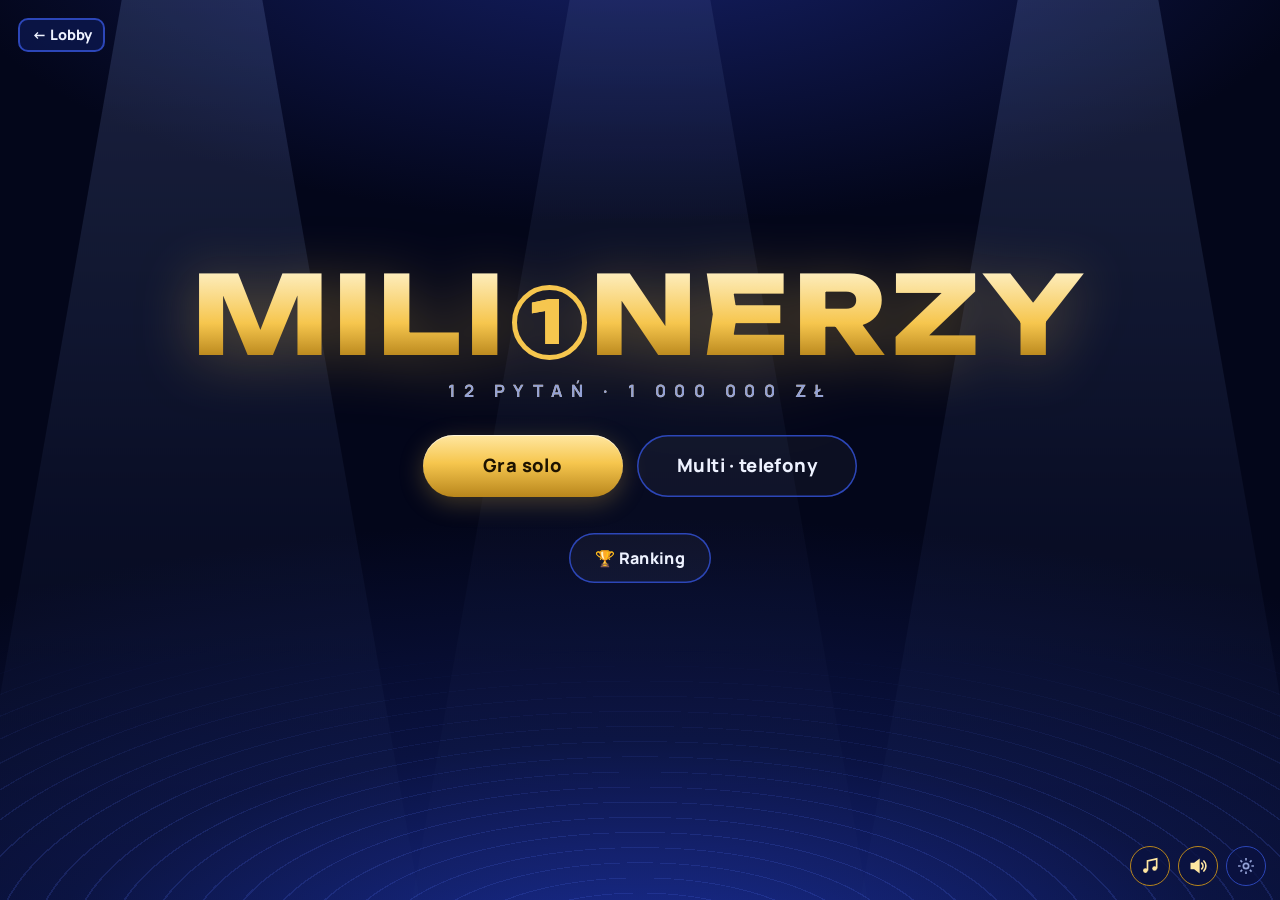
==== commit 8d772656: "Przycisk ← Lobby w lewym górnym rogu, spójny z Tajniakami Co-Authored-By: Claude Opus 5.5 <noreply@a" ====
--- a/index.html
+++ b/index.html
@@ -24,6 +24,12 @@
 .home .menu .btn{min-width:200px}
 .home .resume{font-size:14px}
 .top-left{position:fixed;left:14px;top:14px;z-index:40}
+/* Powrót do lobby PL3Y: ten sam kształt co w Tajniakach, kolory studia */
+.tolobby{position:fixed;left:18px;top:18px;z-index:40;display:inline-flex;align-items:center;gap:.35em;padding:.4em .8em;border-radius:10px;
+  font-size:.9rem;font-weight:800;line-height:1.3;text-decoration:none;color:var(--text);background:rgba(13,26,82,.72);border:2px solid var(--line);
+  transition:border-color .15s,color .15s,background .15s}
+@media (hover:hover){.tolobby:hover{border-color:var(--gold);color:var(--gold2);background:rgba(21,39,122,.85)}}
+.tolobby:active{transform:translateY(1px)}
 .nickrow{display:flex;gap:8px;align-items:center;justify-content:center;flex-wrap:wrap}
 .field{background:rgba(3,6,26,.6);border:1.5px solid var(--line);color:var(--text);border-radius:999px;padding:.75em 1.2em;min-width:0;width:min(280px,100%);text-align:center;font-weight:700}
 .field:focus{outline:none;border-color:var(--gold)}
@@ -251,7 +257,7 @@
 function savedHost() { try { return JSON.parse(localStorage.getItem(HOST_KEY) || 'null'); } catch (e) { return null; } }
 function homeView() {
   const h = savedHost();
-  return `<a class="btn ghost sm top-left" href="/" data-act="lobby">⌂ PL3Y</a>
+  return `<a class="tolobby" href="/" data-act="lobby">← Lobby</a>
   <div class="home">
     <h1 class="logo rise">MILI<span class="mark">1</span>NERZY<small>12 PYTAŃ · 1 000 000 ZŁ</small></h1>
     <div class="menu rise">
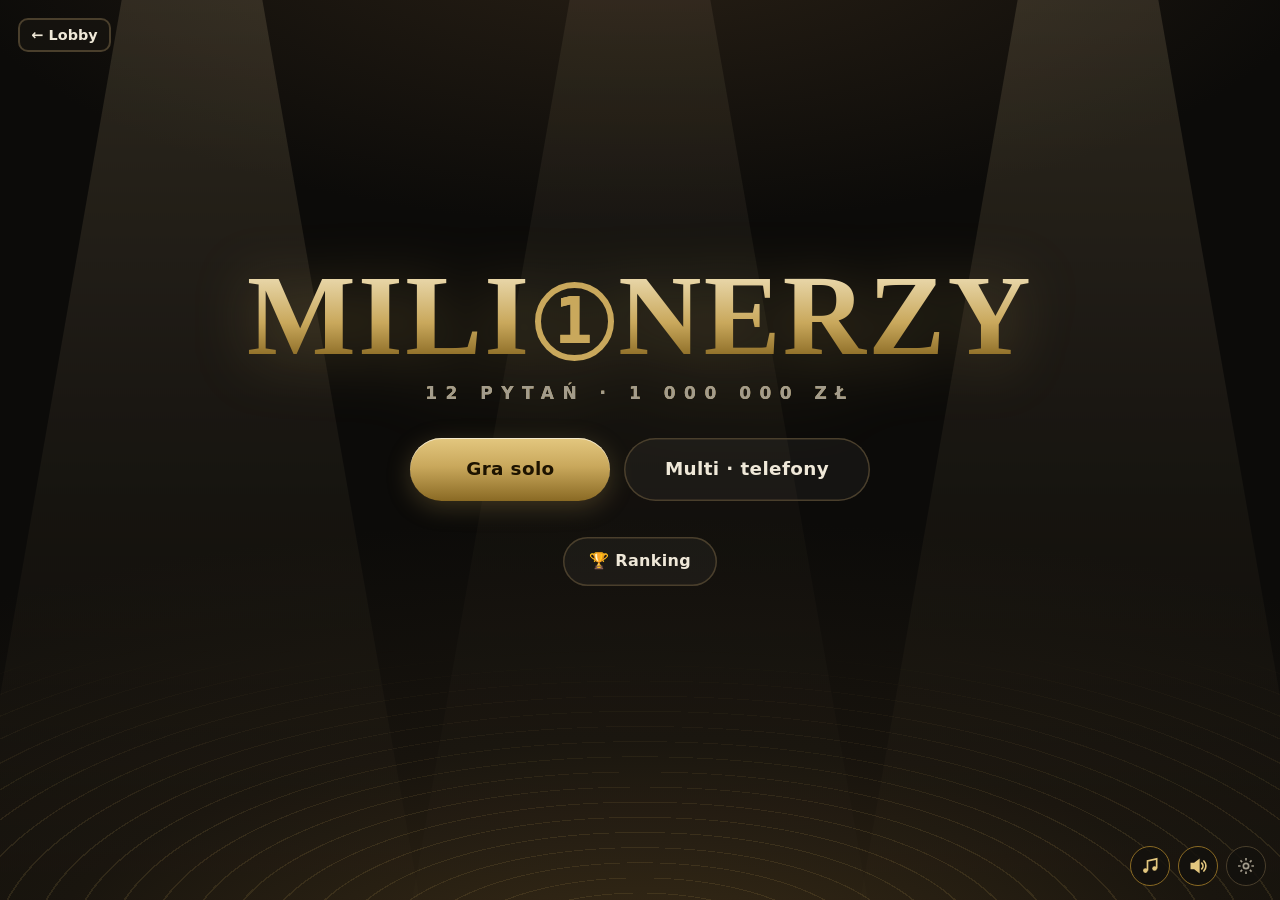
==== commit 1874cd95: "Milionerzy w barwach PL3Y, ranking tylko pod nickiem gracza (nick + PIN) - granat zastąpiony czernią" ====
--- a/index.html
+++ b/index.html
@@ -12,10 +12,10 @@
 <meta name="apple-mobile-web-app-capable" content="yes">
 <meta name="mobile-web-app-capable" content="yes">
 <meta name="apple-mobile-web-app-status-bar-style" content="black">
-<meta name="theme-color" content="#03061a">
-<meta name="robots" content="noindex">
+<meta name="theme-color" content="#0C0B09">
+<meta name="robots" content="noindex, nofollow">
 <link rel="preconnect" href="https://fonts.googleapis.com">
-<link href="https://fonts.googleapis.com/css2?family=Manrope:wght@500;700;800&family=Unbounded:wght@600;800&display=swap" rel="stylesheet">
+<link rel="stylesheet" href="/pl3y.css?v=1">
 <link rel="stylesheet" href="common.css">
 <style>
 /* ---------- menu ---------- */
@@ -24,14 +24,9 @@
 .home .menu .btn{min-width:200px}
 .home .resume{font-size:14px}
 .top-left{position:fixed;left:14px;top:14px;z-index:40}
-/* Powrót do lobby PL3Y: ten sam kształt co w Tajniakach, kolory studia */
-.tolobby{position:fixed;left:18px;top:18px;z-index:40;display:inline-flex;align-items:center;gap:.35em;padding:.4em .8em;border-radius:10px;
-  font-size:.9rem;font-weight:800;line-height:1.3;text-decoration:none;color:var(--text);background:rgba(13,26,82,.72);border:2px solid var(--line);
-  transition:border-color .15s,color .15s,background .15s}
-@media (hover:hover){.tolobby:hover{border-color:var(--gold);color:var(--gold2);background:rgba(21,39,122,.85)}}
-.tolobby:active{transform:translateY(1px)}
+.tolobby{position:fixed;left:18px;top:18px;z-index:40} /* wygląd w common.css */
 .nickrow{display:flex;gap:8px;align-items:center;justify-content:center;flex-wrap:wrap}
-.field{background:rgba(3,6,26,.6);border:1.5px solid var(--line);color:var(--text);border-radius:999px;padding:.75em 1.2em;min-width:0;width:min(280px,100%);text-align:center;font-weight:700}
+.field{background:rgba(12,11,9,.6);border:1.5px solid var(--line);color:var(--text);border-radius:999px;padding:.75em 1.2em;min-width:0;width:min(280px,100%);text-align:center;font-weight:700}
 .field:focus{outline:none;border-color:var(--gold)}
 .times{display:flex;gap:8px;flex-wrap:wrap;justify-content:center}
 .times button{padding:.6em 1.1em;border-radius:999px;border:1.5px solid var(--line);font-weight:800;background:rgba(255,255,255,.03);min-width:70px}
@@ -87,10 +82,14 @@
 .podium .p1 i{height:clamp(110px,20vh,180px);background:linear-gradient(180deg,var(--gold2),var(--gold3));color:#1d1300}
 .podium .p2 i{height:clamp(80px,14vh,130px)}
 .podium .p3 i{height:clamp(60px,10vh,95px)}
+.podium .p3{--d:.2s}.podium .p2{--d:.9s}.podium .p1{--d:1.6s}
+.podium .st i{transform-origin:bottom;animation:grow .8s var(--d,0s) cubic-bezier(.2,1,.3,1) both}
+.podium .st b,.podium .st span{animation:fade .5s calc(var(--d,0s) + .5s) both}
+@keyframes grow{from{transform:scaleY(0)}}
 
 /* ---------- koniec solo ---------- */
 .result{flex:1;display:flex;flex-direction:column;align-items:center;justify-content:center;gap:20px;padding:24px 16px 80px;text-align:center}
-.result .amount{font:800 clamp(48px,10vw,120px)/1 var(--disp);color:var(--gold2);text-shadow:0 8px 40px rgba(246,198,78,.4)}
+.result .amount{font:800 clamp(48px,10vw,120px)/1 var(--disp);color:var(--gold2);text-shadow:0 8px 40px rgba(201,168,92,.4)}
 .result .why{font-size:clamp(16px,2vw,22px);color:var(--muted);max-width:620px}
 .result .row{display:flex;gap:12px;flex-wrap:wrap;justify-content:center}
 
@@ -121,6 +120,7 @@
 <body>
 <div id="fx" aria-hidden="true"><div class="spot l"></div><div class="spot c"></div><div class="spot r"></div><div class="floor"></div></div>
 <div id="app"></div>
+<div class="emotes" id="emotes" aria-hidden="true"></div>
 <div class="sound" id="sound"></div>
 <div id="ovl"></div>
 <script src="qrcode.js"></script>
@@ -174,8 +174,19 @@
     return o.click ? `<button class="${c}" data-act="ans" data-i="${i}"${fifty.includes(i) || o.sel != null ? ' disabled' : ''}>${inner}</button>` : `<div class="${c}">${inner}</div>`;
   }).join('') + '</div>';
 }
-function ladderHtml(qi, done) {
-  return LADDER.map((v, i) => `<li class="${i === qi ? 'cur' : ''}${i < qi || (done && i === qi) ? ' done' : ''}${SAFE.includes(i) ? ' safe' : ''}${i === 11 ? ' top' : ''}"><b>${i + 1}</b><span>${zl(v)}</span></li>`).join('');
+// anim: nowy szczebel „wskakuje” (arrive), poprzedni gaśnie (just), a po zaliczeniu progu zatrzaskuje się kłódka (snap).
+// Klasy animacji są stałe, dopóki pytanie trwa, więc przerysowanie w trakcie nie ucina animacji.
+function ladderHtml(qi, done, anim) {
+  return LADDER.map((v, i) => {
+    let c = i === qi ? 'cur' : '';
+    if (i < qi || (done && i === qi)) c += ' done';
+    if (SAFE.includes(i)) c += ' safe';
+    if (i === 11) c += ' top';
+    if (anim && !done && i === qi) c += ' arrive';
+    if (anim && !done && i === qi - 1) c += ' just';
+    if (anim && done && i === qi && SAFE.includes(i)) c += ' snap';
+    return `<li class="${c}"><b>${i + 1}</b><span>${zl(v)}</span></li>`;
+  }).join('');
 }
 function timesHtml(cur, noInf) {
   return '<div class="times">' + ML.TIMES.filter(t => !(noInf && !t)).map(t => `<button data-act="time" data-t="${t}" class="${t === cur ? 'on' : ''}">${t ? t + ' s' : '∞'}</button>`).join('') + '</div>';
@@ -188,18 +199,20 @@
 
 // ---------- licznik czasu ----------
 const T = { deadline: 0, total: 0, onEnd: null, last: -1 };
-function setTimer(deadline, total, onEnd) { T.deadline = deadline; T.total = total; T.onEnd = onEnd || null; }
+function setTimer(deadline, total, onEnd) { T.deadline = deadline; T.total = total; T.onEnd = onEnd || null; T.nextTick = 0; }
 function stopTimer() { T.deadline = 0; T.onEnd = null; }
 function loop() {
   requestAnimationFrame(loop);
   if (!T.deadline) return;
   const left = Math.max(0, T.deadline - performance.now());
-  const low = left < 5500;
+  const low = left < 5500, mid = !low && T.total && left / T.total < 0.5;
   const bar = document.querySelector('#r-timer .timer i'), num = document.querySelector('#r-timer .tnum');
-  if (bar) { bar.style.transform = `scaleX(${T.total ? left / T.total : 0})`; bar.parentNode.classList.toggle('low', low); }
+  if (bar) { bar.style.transform = `scaleX(${T.total ? left / T.total : 0})`; bar.parentNode.classList.toggle('low', low); bar.parentNode.classList.toggle('mid', !!mid); }
   const s = Math.ceil(left / 1000);
-  if (num) { num.textContent = s; num.classList.toggle('low', low); }
-  if (s !== T.last) { if (low && s > 0 && T.last > s) Snd.play('tick'); T.last = s; }
+  if (num) { num.textContent = s; num.classList.toggle('low', low); num.classList.toggle('mid', !!mid); }
+  // tykanie przyspiesza: od ok. 1 tyknięcia na sekundę do 6 na sekundę tuż przed końcem
+  const now = performance.now();
+  if (low && left > 0 && now >= (T.nextTick || 0)) { Snd.play('tick'); T.nextTick = now + 160 + 840 * (left / 5500); }
   if (left <= 0 && T.onEnd) { const f = T.onEnd; stopTimer(); f(); }
 }
 requestAnimationFrame(loop);
@@ -222,18 +235,26 @@
     <div class="row"><button class="btn" data-act="ovno">Dzięki!</button></div>`);
   requestAnimationFrame(() => requestAnimationFrame(() => $ovl.querySelectorAll('.aud i').forEach(i => i.style.setProperty('--h', Math.max(2, i.dataset.h) + '%'))));
 }
-function confetti() {
+function confetti(gold) {
   if (calm()) return;
   const c = document.createElement('div'); c.className = 'confetti';
-  const col = ['#f6c64e', '#ffe7a1', '#ffffff', '#5b7bff', '#22c873'];
-  for (let i = 0; i < 120; i++) {
+  const col = ['#f6c64e', '#ffe7a1', '#ffffff', '#C98A5C', '#22c873'];
+  for (let i = 0; i < (gold ? 220 : 120); i++) {
     const e = document.createElement('i');
-    e.style.left = Math.random() * 100 + 'vw'; e.style.background = col[i % col.length];
+    if (gold && i % 2 === 0) e.className = 'coin'; else e.style.background = col[i % col.length];
+    e.style.left = Math.random() * 100 + 'vw';
     e.style.setProperty('--dx', (Math.random() * 30 - 15) + 'vw'); e.style.setProperty('--rot', (Math.random() * 1440 - 720) + 'deg');
     e.style.animationDuration = 2.5 + Math.random() * 3 + 's'; e.style.animationDelay = Math.random() * 1.5 + 's';
     c.appendChild(e);
   }
   document.body.appendChild(c); setTimeout(() => c.remove(), 8000);
+}
+// Błysk po odsłonięciu odpowiedzi: złoty (dobrze) albo czerwone drgnięcie (źle).
+function fxReveal(good) {
+  if (calm()) return;
+  const b = document.body, c = good ? 'fx-good' : 'fx-bad';
+  b.classList.remove('fx-good', 'fx-bad'); void b.offsetWidth; b.classList.add(c);
+  setTimeout(() => b.classList.remove(c), 1300);
 }
 
 // ---------- dźwięk ----------
@@ -268,11 +289,17 @@
     ${h ? `<button class="link resume" data-act="resume">Wróć do pokoju ${esc(h.code)}</button>` : ''}
   </div>`;
 }
+// Nick: na pl3y.pl to gracz PL3Y (nick + PIN), lokalnie zwykłe pole tekstowe.
+function nickBlock() {
+  if (!ML.player.managed()) return `<div class="nickrow"><input class="field" id="nick" maxlength="16" placeholder="Nick" value="${esc(ML.nick.get())}" autocomplete="off"></div>`;
+  const p = ML.player.get();
+  return p ? `<div class="nickrow"><span>Grasz jako <b style="color:var(--gold2)">${esc(p.nick)}</b></span><button class="link" data-act="nick-change">zmień</button></div>`
+    : '<div class="nickrow"><button class="btn ghost sm" data-act="nick-set">Ustaw nick</button><span class="muted" style="font-size:14px">bez nicka wynik nie trafi do rankingu</span></div>';
+}
 function soloSetupView() {
   return `<div class="setup"><div class="panel rise">
     <div class="kicker">Gra solo</div><h2>12 pytań do miliona</h2>
-    <div><div class="kicker" style="margin-bottom:10px">Twój nick (do rankingu)</div>
-      <div class="nickrow"><input class="field" id="nick" maxlength="16" placeholder="Nick" value="${esc(ML.nick.get())}" autocomplete="off"></div></div>
+    <div><div class="kicker" style="margin-bottom:10px">Twój nick (do rankingu)</div>${nickBlock()}</div>
     <div><div class="kicker" style="margin-bottom:10px">Poziom trudności</div>${diffsHtml(ui.diff)}<div class="muted" style="margin-top:8px;font-size:14px">${diffNote[ui.diff]}</div></div>
     <div><div class="kicker" style="margin-bottom:10px">Czas na pytanie</div>${timesHtml(ui.time)}</div>
     <ul class="rules"><li>Progi gwarantowane: ${zl(1000)} i ${zl(40000)}.</li><li>Kliknięcie odpowiedzi od razu ją zatwierdza.</li>
@@ -296,18 +323,20 @@
   solo.phase = 'q'; solo.swap = false; solo.fifty = []; solo.aud = null; solo.sel = null;
   Snd.heat(solo.qi);
   document.body.classList.toggle('hot', solo.qi >= 7);
+  document.body.classList.remove('tense');
   if (solo.time) setTimer(performance.now() + solo.time * 1000, solo.time * 1000, soloTimeUp); else stopTimer();
   render();
 }
 function soloPick(i) {
   if (!solo || solo.phase !== 'q' || solo.fifty.includes(i)) return;
   solo.sel = i; solo.phase = 'lock'; stopTimer();
-  Snd.play('lock'); render();
-  setTimeout(soloReveal, 1600);
+  Snd.play('lock'); document.body.classList.add('tense'); render();
+  setTimeout(soloReveal, 1600 + solo.qi * 60);   // im wyżej na drabince, tym dłuższe napięcie
 }
 function soloReveal() {
   const q = curQ();
-  solo.phase = 'reveal'; render();
+  solo.phase = 'reveal'; document.body.classList.remove('tense'); render();
+  fxReveal(solo.sel === q.ok);
   if (solo.sel === q.ok) {
     Snd.play('good');
     setTimeout(() => { if (solo.qi === 11) soloFinish('win'); else { solo.qi++; soloQ(); } }, 1700);
@@ -315,7 +344,7 @@
 }
 function soloTimeUp() {
   if (!solo || solo.phase !== 'q') return;
-  solo.phase = 'reveal'; solo.sel = null; Snd.play('bad'); render();
+  solo.phase = 'reveal'; solo.sel = null; Snd.play('bad'); fxReveal(false); render();
   setTimeout(() => soloFinish('time'), 2800);
 }
 async function soloQuit() {
@@ -346,17 +375,16 @@
   const amount = reason === 'win' ? LADDER[11] : reason === 'quit' ? (solo.qi ? LADDER[solo.qi - 1] : 0) : ML.guaranteed(solo.qi);
   solo.result = { reason, amount, qs: passed };
   ui.screen = 'soloEnd';
-  document.body.classList.remove('hot');
-  if (reason === 'win') { document.body.classList.add('win'); Snd.play('win'); confetti(); }
+  document.body.classList.remove('hot', 'tense');
+  if (reason === 'win') { document.body.classList.add('win'); Snd.play('win'); confetti(true); }
   Snd.hush(true);
-  if (amount > 0 && ML.nick.get()) soloSave();
+  if (amount > 0 && ML.player.get()) soloSave();
   render();
 }
 async function soloSave() {
-  const nick = ML.nick.get();
-  if (!nick || !solo || !solo.result || solo.saved) return;
+  if (!ML.player.get() || !solo || !solo.result || solo.saved) return;
   solo.saved = 'wait'; render();
-  try { const r = await ML.postSolo({ nick, amount: solo.result.amount, qs: solo.result.qs, lvl: solo.diff }); solo.saved = { rank: r.rank }; }
+  try { const r = await ML.postSolo({ amount: solo.result.amount, qs: solo.result.qs, lvl: solo.diff }); solo.saved = { rank: r.rank }; }
   catch (e) { solo.saved = 'err'; }
   render();
 }
@@ -364,7 +392,7 @@
   const q = curQ(), s = solo;
   const show = s.phase === 'reveal' ? q.ok : null;
   const head = `<button class="btn ghost sm" data-act="menu">Menu</button><span class="info">Pytanie <em>${s.qi + 1}</em>/12 · za <em>${zl(LADDER[s.qi])}</em></span>
-    <span class="grow"></span><span class="diffbadge">${ML.DIFFS[s.diff].name}</span><button class="btn ghost sm ladbtn" data-act="ladder">Drabinka</button><span class="muted">${esc(ML.nick.get())}</span>`;
+    <span class="grow"></span><span class="diffbadge">${ML.DIFFS[s.diff].name}</span><button class="btn ghost sm ladbtn" data-act="ladder">Drabinka</button><span class="muted">${esc((ML.player.get() || {}).nick || '')}</span>`;
   const lifes = `<div class="lifes">
     <button class="life${s.life.f ? '' : ' used'}" data-act="life" data-k="f" ${s.life.f && s.phase === 'q' ? '' : 'disabled'} title="50:50" aria-label="50:50">50:50</button>
     <button class="life${s.life.a ? '' : ' used'}" data-act="life" data-k="a" ${s.life.a && s.phase === 'q' ? '' : 'disabled'} title="Pytanie do publiczności" aria-label="Pytanie do publiczności">${ICON.aud}</button>
@@ -381,7 +409,7 @@
     'r-q': `<div class="qbox rise" data-k="${s.qi}${s.swap ? 's' : ''}">${esc(q.q)}</div>`,
     'r-ans': answersHtml(q, { click: true, fifty: s.fifty, sel: s.sel, ok: show, pct: s.aud }),
     'r-foot': foot,
-    'r-ladder': ladderHtml(s.qi, s.phase === 'reveal' && s.sel === q.ok),
+    'r-ladder': ladderHtml(s.qi, s.phase === 'reveal' && s.sel === q.ok, true),
   });
 }
 function soloEndView() {
@@ -390,7 +418,8 @@
     wrong: 'Błędna odpowiedź. Zostaje to, co zabezpieczył próg gwarantowany.', time: 'Skończył się czas. Zostaje to, co zabezpieczył próg gwarantowany.' }[r.reason];
   let save = '';
   if (r.amount > 0) {
-    if (!ML.nick.get()) save = `<div class="nickrow"><input class="field" id="nick" maxlength="16" placeholder="Twój nick"><button class="btn" data-act="solo-save">Zapisz w rankingu</button></div>`;
+    if (!ML.player.get()) save = ML.player.managed() ? '<div class="nickrow"><button class="btn" data-act="solo-save">Zapisz w rankingu (ustaw nick)</button></div>'
+      : `<div class="nickrow"><input class="field" id="nick" maxlength="16" placeholder="Twój nick"><button class="btn" data-act="solo-save">Zapisz w rankingu</button></div>`;
     else if (solo.saved === 'wait') save = '<span class="muted">Zapisuję w rankingu…</span>';
     else if (solo.saved === 'err') save = '<span class="muted">Nie udało się zapisać wyniku (brak połączenia).</span> <button class="link" data-act="solo-retry">Spróbuj jeszcze raz</button>';
     else if (solo.saved && solo.saved.rank) save = `<span class="muted">Miejsce w rankingu: <b style="color:var(--gold2)">${solo.saved.rank}</b></span>`;
@@ -428,13 +457,36 @@
     onMessage: m => {
       if (m.t === 'error') { host.err = m.err || 'Błąd'; if (m.code === 'badhost') { try { localStorage.removeItem(HOST_KEY); } catch (e) {} } render(); return; }
       if (m.t === 'state') hostState(m.view);
+      else if (m.t === 'emo') emote(m);
     },
   });
   render();
 }
+// Emotka z telefonu: unosi się przez ekran z imieniem gracza.
+function emote(m) {
+  const box = document.getElementById('emotes');
+  if (!box || ui.screen !== 'host') return;
+  while (box.childElementCount > 24) box.firstChild.remove();
+  const d = document.createElement('div'); d.className = 'emo';
+  d.style.left = (6 + Math.random() * 84) + 'vw';
+  d.style.setProperty('--sx', (Math.random() * 10 - 5) + 'vw');
+  d.style.setProperty('--dur', (3.6 + Math.random() * 1.2) + 's');
+  d.innerHTML = `<b>${ML.EMO[m.e] || '👍'}</b><span>${esc(m.name)}</span>`;
+  box.appendChild(d); setTimeout(() => d.remove(), 5200);
+}
+// Napięcie przed odsłonięciem: po nadejściu wyniku TV chwilę „trzyma” widok pytania (host.hold), potem dopiero pokazuje odpowiedź.
+let holdT = null;
+function holdOff() { clearTimeout(holdT); holdT = null; if (host) host.hold = false; document.body.classList.remove('tense'); }
+function revealFx(v) {
+  const any = v.players.some(p => p.correct);
+  Snd.play(any ? 'good' : 'bad'); fxReveal(any);
+  const r = v.round, q = v.qi;
+  autoNext = setTimeout(() => { if (host && host.view && host.view.phase === 'reveal' && host.view.round === r && host.view.qi === q) hostNext(); }, 7000);
+}
 function hostState(v) {
   const old = host.view; host.view = v; host.err = '';
   const changed = !old || old.phase !== v.phase || old.qi !== v.qi || old.round !== v.round;
+  if (host.hold && (changed || v.phase !== 'reveal')) holdOff();
   if (v.phase === 'q') {
     setTimer(performance.now() + v.left, v.time * 1000, null);
     if (changed) { Snd.heat(v.qi); document.body.classList.toggle('hot', v.qi >= 7); }
@@ -445,10 +497,10 @@
     clearTimeout(autoNext);
     if (v.phase === 'q' && v.qi === 0) Snd.play('start');
     if (v.phase === 'reveal') {
-      const any = v.players.some(p => p.correct);
-      Snd.play(any ? 'good' : 'bad');
-      const r = v.round, q = v.qi;
-      autoNext = setTimeout(() => { if (host && host.view && host.view.phase === 'reveal' && host.view.round === r && host.view.qi === q) hostNext(); }, 7000);
+      if (old && old.phase === 'q') {
+        host.hold = true; document.body.classList.add('tense'); Snd.play('lock');
+        holdT = setTimeout(() => { holdT = null; if (!host) return; host.hold = false; document.body.classList.remove('tense'); revealFx(host.view); render(); }, 1500 + v.qi * 60);
+      } else revealFx(v);
     }
     if (v.phase === 'end') { document.body.classList.remove('hot'); document.body.classList.add('win'); Snd.play('win'); confetti(); }
     else document.body.classList.remove('win');
@@ -465,7 +517,7 @@
 async function hostLeave() {
   if (host && host.view && host.view.phase !== 'lobby' && host.view.phase !== 'end' && !(await ask('Wyjść z meczu? Gracze zostaną w pokoju i możesz wrócić.', 'Wyjdź', 'Zostań'))) return;
   if (host && host.conn) host.conn.stop();
-  host = null; clearTimeout(autoNext); stopTimer();
+  clearTimeout(holdT); holdT = null; document.body.classList.remove('tense'); host = null; clearTimeout(autoNext); stopTimer();
   document.body.classList.remove('hot', 'win');
   ui.screen = 'home'; music(false); render();
 }
@@ -480,6 +532,17 @@
 const statusHtml = s => `<span class="status ${s === 'online' ? 'online' : s === 'connecting' || s === 'reconnecting' ? '' : 'bad'}">${STATUS[s] || s}</span>`;
 const medal = n => `<span class="medal${n <= 3 ? ' m' + n : ''}">${n}</span>`;
 const sorted = ps => [...ps].sort((a, b) => b.total - a.total);
+// Statystyki meczu z danych serwera: najszybsza poprawna odpowiedź, najdłuższa seria, najwięcej użytych kół.
+function statsHtml(ps) {
+  const top = (key, min) => ps.filter(p => p[key] != null && p[key] >= min).sort((a, b) => key === 'fast' ? a.fast - b.fast : b[key] - a[key])[0];
+  const f = top('fast', 0), s = top('best', 1), l = top('used', 1);
+  const card = (ic, t, name, val, i) => `<div class="stat panel" style="animation-delay:${i * .15 + 2}s"><span class="ic">${ic}</span><span class="kicker">${t}</span><b>${esc(name)}</b><span>${val}</span></div>`;
+  const cards = [];
+  if (f) cards.push(card('⚡', 'Najszybszy', f.name, (f.fast / 1000).toFixed(2).replace('.', ',') + ' s', cards.length));
+  if (s) cards.push(card('🔥', 'Najdłuższa seria', s.name, s.best + ' poprawn' + (s.best === 1 ? 'a' : s.best < 5 ? 'e' : 'ych') + ' z rzędu', cards.length));
+  if (l) cards.push(card('🛟', 'Król kół ratunkowych', l.name, l.used + ' ' + (l.used === 1 ? 'koło' : l.used < 5 ? 'koła' : 'kół'), cards.length));
+  return cards.length ? `<div class="stats">${cards.join('')}</div>` : '';
+}
 
 function hostView() {
   const h = host, v = h.view;
@@ -502,7 +565,7 @@
       <p class="muted" style="max-width:520px;margin:0;font-size:14px">3 rundy po 12 pytań. Błąd albo brak odpowiedzi = koniec rundy dla gracza. Najszybsza poprawna odpowiedź: +20%, druga +10%, trzecia +5%. Wygrywa suma punktów.</p>
     </div></div>`, {
     'r-qr': ML.qrSvg(url), 'r-code': esc(v.code), 'r-url': esc(url.replace(/^https?:\/\//, '')),
-    'r-players': v.players.length ? v.players.map(p => `<span class="chip${p.conn ? '' : ' off'}">${esc(p.name)}<button class="x" data-act="kick" data-id="${esc(p.id)}" aria-label="Usuń ${esc(p.name)}">✕</button></span>`).join('') : '<span class="empty">Czekamy na graczy…</span>',
+    'r-players': v.players.length ? v.players.map(p => `<span class="chip players-av${p.conn ? '' : ' off'}">${ML.av(p.name)}${esc(p.name)}<button class="x" data-act="kick" data-id="${esc(p.id)}" aria-label="Usuń ${esc(p.name)}">✕</button></span>`).join('') : '<span class="empty">Czekamy na graczy…</span>',
     'r-diff': diffsHtml(ui.mdiff) + `<div class="muted" style="margin-top:8px;font-size:14px">${diffNote[ui.mdiff]}</div>`,
     'r-times': timesHtml(ui.mtime, true),
     'r-start': `<button class="btn big" data-act="host-start" ${v.players.length ? '' : 'disabled'}>Start meczu</button>`,
@@ -510,22 +573,24 @@
   });
 }
 function hostQView() {
-  const v = host.view, open = v.phase === 'reveal';
+  const v = host.view, hold = !!host.hold && v.phase === 'reveal', open = v.phase === 'reveal' && !hold;
+  const outNow = p => p.out && !(hold && p.outQ === v.qi);   // w trakcie napięcia nie zdradzamy, kto odpadł
   const head = `<button class="btn ghost sm" data-act="host-leave">Menu</button><span class="info">Runda <em>${v.round + 1}</em>/${v.rounds} · Pytanie <em>${v.qi + 1}</em>/12 · za <em>${zl(LADDER[v.qi])}</em></span>
     <span class="grow"></span>${host.diff ? `<span class="diffbadge">${ML.DIFFS[host.diff].name}</span>` : ''}${statusHtml(host.status)}<span class="muted">Kod: <b style="color:var(--gold2)">${esc(v.code)}</b></span>`;
   const alive = v.players.filter(p => !p.out || (open && p.outQ === v.qi));
-  const answered = v.players.filter(p => p.answered && !p.out).length;
+  const answered = v.players.filter(p => p.answered && !outNow(p)).length;
   const chips = sorted(v.players).map(p => {
-    let c = 'chip', extra = '';
+    let c = 'chip players-av', extra = '';
     if (open && p.correct) { c += ' good'; extra = `<span class="gain">+${fmt(p.gain)}${p.rank <= 3 ? ' · ' + p.rank + '.' : ''}</span>`; }
     else if (open && p.correct === false) { c += ' bad'; extra = '<span class="gain" style="color:var(--bad)">odpada</span>'; }
-    else if (p.out) c += ' out';
+    else if (outNow(p)) c += ' out';
     else if (p.answered) c += ' ok';
+    else c += ' think';
     if (!p.conn) c += ' off';
-    return `<span class="${c}">${esc(p.name)}${extra}<span class="pts">${fmt(p.total)}</span></span>`;
+    return `<span class="${c}">${ML.av(p.name)}${esc(p.name)}${extra}<span class="pts">${fmt(hold ? p.total - p.gain : p.total)}</span></span>`;
   }).join('');
   const say = open ? `<span class="say">${v.players.filter(p => p.correct).length} z ${alive.length} poprawnie</span><button class="btn" data-act="host-next">Dalej →</button>`
-    : `<span class="say">Odpowiedzi: ${answered}/${v.players.filter(p => !p.out).length}</span><span></span>`;
+    : `<span class="say">${hold ? 'Sprawdzamy…' : `Odpowiedzi: ${answered}/${v.players.filter(p => !outNow(p)).length}`}</span><span></span>`;
   paint('hostq', `<div class="game hostq"><header class="bar" id="r-head"></header><main class="stage"><div class="center">
       <div id="r-timer"></div><div id="r-q"></div><div id="r-ans"></div><div id="r-sq"></div><div class="foot" id="r-foot"></div><div class="chips players" id="r-players"></div></div>
       <aside class="side panel"><ol class="ladder" id="r-ladder"></ol></aside></main></div>`, {
@@ -533,10 +598,10 @@
     // Gracze po „zamianie pytania” mają inne (wspólne) pytanie: pokazujemy je osobno, z ich odpowiedziami przy odsłonięciu.
     'r-sq': v.sq ? `<div class="panel sq rise" data-k="${v.round}-${v.qi}"><div class="kicker">Zamiana pytania · <em>${v.sq.names.map(esc).join(', ')}</em></div>
       <div class="qbox">${esc(v.sq.q.q)}</div>${answersHtml(v.sq.q, { ok: open ? v.sq.q.ok : null, counts: open ? v.sq.counts : null })}</div>` : '',
-    'r-timer': open ? '<div class="trow inf">odsłonięcie</div>' : timerHtml(true),
+    'r-timer': open ? '<div class="trow inf">odsłonięcie</div>' : hold ? '<div class="trow inf">sprawdzamy…</div>' : timerHtml(true),
     'r-q': v.q ? `<div class="qbox rise" data-k="${v.round}-${v.qi}">${esc(v.q.q)}</div>` : '',
     'r-ans': v.q ? answersHtml(v.q, { ok: open ? v.q.ok : null, counts: open ? v.counts : null }) : '',
-    'r-foot': say, 'r-players': chips, 'r-ladder': ladderHtml(v.qi, open),
+    'r-foot': say, 'r-players': chips, 'r-ladder': ladderHtml(v.qi, open, true),
   });
 }
 function boardView() {
@@ -544,12 +609,12 @@
   const ps = sorted(v.players);
   const rows = ps.map((p, i) => `<tr><td>${medal(i + 1)}</td><td>${esc(p.name)}</td>${p.rp.map((x, r) => `<td class="n" style="${r > v.round ? 'opacity:.3' : ''}">${fmt(x)}</td>`).join('')}<td class="n">${fmt(p.total)}</td></tr>`).join('');
   const table = `<div class="panel rise"><table class="table"><thead><tr><th></th><th>Gracz</th><th class="n">R1</th><th class="n">R2</th><th class="n">R3</th><th class="n">Suma</th></tr></thead><tbody>${rows}</tbody></table></div>`;
-  const pod = end ? `<div class="podium">${[1, 0, 2].map(i => ps[i] ? `<div class="st p${i + 1}"><b>${esc(ps[i].name)}</b><span>${fmt(ps[i].total)} pkt</span><i>${i + 1}</i></div>` : '').join('')}</div>` : '';
+  const pod = `<div class="podium">${[1, 0, 2].map(i => ps[i] ? `<div class="st p${i + 1}"><b>${esc(ps[i].name)}</b><span>${fmt(ps[i].total)} pkt</span><i>${i + 1}</i></div>` : '').join('')}</div>`;
   const btns = end
     ? `<button class="btn big" data-act="host-reset">Rewanż</button><button class="btn ghost" data-act="rank">Ranking</button><button class="btn ghost" data-act="host-close">Zamknij pokój</button>`
     : `<button class="btn big" data-act="host-next">Runda ${v.round + 2} →</button><button class="btn ghost" data-act="host-leave">Menu</button>`;
   page(`<div class="board"><div class="kicker">${end ? 'Koniec meczu' : `Koniec rundy ${v.round + 1} z ${v.rounds}`}</div>
-    <h2>${end ? (ps[0] ? `Wygrywa ${esc(ps[0].name)}!` : 'Koniec') : 'Tabela po rundzie'}</h2>${pod}${table}
+    <h2>${end ? (ps[0] ? `Wygrywa ${esc(ps[0].name)}!` : 'Koniec') : 'Tabela po rundzie'}</h2>${pod}${statsHtml(v.players)}${table}
     <div class="row" style="display:flex;gap:10px;flex-wrap:wrap;justify-content:center">${btns}</div>${statusHtml(host.status)}</div>`);
 }
 
@@ -561,7 +626,7 @@
 }
 const day = ts => new Date(ts).toLocaleDateString('pl-PL', { day: 'numeric', month: 'short', year: 'numeric' });
 function rankView() {
-  const r = ui.rank, me = ML.nick.get().toLowerCase();
+  const r = ui.rank, me = ((ML.player.get() || {}).nick || '').toLowerCase();
   let body;
   if (ui.rankErr) body = `<p class="muted">${esc(ui.rankErr)}</p><button class="btn ghost" data-act="rank">Spróbuj ponownie</button>`;
   else if (!r) body = '<p class="muted">Ładowanie…</p>';
@@ -605,7 +670,7 @@
   if (a === 'snd-m') { Snd.setMusic(!Snd.st.m); return soundBar(); }
   if (a === 'snd-s') { Snd.setSfx(!Snd.st.s); return soundBar(); }
   if (a === 'snd-cfg') return soundCfg();
-  if (a === 'home') { ui.screen = 'home'; music(false); Snd.hush(false); document.body.classList.remove('hot', 'win'); return render(); }
+  if (a === 'home') { ui.screen = 'home'; music(false); Snd.hush(false); document.body.classList.remove('hot', 'win', 'tense'); return render(); }
   if (a === 'home-x') { e.preventDefault(); return hostLeave(); }
   if (a === 'solo-setup') { ui.screen = 'solo-setup'; return render(); }
   if (a === 'time') {
@@ -622,7 +687,12 @@
     if (solo && (solo.phase === 'q') && !(await ask('Przerwać grę? Wynik nie zostanie zapisany.', 'Przerwij', 'Graj dalej'))) return;
     stopTimer(); solo = null; ui.screen = 'home'; music(false); document.body.classList.remove('hot'); return render();
   }
-  if (a === 'solo-save') { const n = document.getElementById('nick'); if (!n || !n.value.trim()) return n && n.focus(); ML.nick.set(n.value); return soloSave(); }
+  if (a === 'solo-save') {
+    if (ML.player.managed()) return ML.player.ask().then(p => { if (p) soloSave(); else render(); });
+    const n = document.getElementById('nick'); if (!n || !n.value.trim()) return n && n.focus(); ML.nick.set(n.value); return soloSave();
+  }
+  if (a === 'nick-set') return ML.player.ask().then(render);
+  if (a === 'nick-change') return ML.player.change().then(render);
   if (a === 'solo-retry') { solo.saved = null; return soloSave(); }
   if (a === 'multi') return multiCreate();
   if (a === 'resume') { const h = savedHost(); if (h) hostConnect(h.code, h.hostToken); return; }
--- a/common.css
+++ b/common.css
@@ -1,10 +1,10 @@
-/* Milion: wspólny styl ekranu TV / solo (index.html) i telefonu gracza (play.html). Studio: granat, złoto, reflektory. */
+/* Milion: wspólny styl ekranu TV / solo (index.html) i telefonu gracza (play.html). Studio w barwach PL3Y: czerń, złoto, ciepłe reflektory (tokeny z /pl3y.css). */
 :root{
-  --bg:#03061a; --bg2:#0a1240; --panel:#0d1a52; --panel2:#15277a; --line:#2c46b8;
-  --gold:#f6c64e; --gold2:#ffe7a1; --gold3:#b8861c;
-  --text:#eef2ff; --muted:#93a1d6; --dim:#5d6aa0;
+  --bg:var(--pl3y-bg,#0C0B09); --bg2:var(--pl3y-bg2,#13110E); --panel:var(--pl3y-card,#17140F); --panel2:var(--pl3y-card2,#221D15); --line:#4A3F2C;
+  --gold:var(--pl3y-gold,#C9A85C); --gold2:var(--pl3y-gold-hi,#E3C77F); --gold3:var(--pl3y-gold-deep,#8A6A24);
+  --text:var(--pl3y-text,#EFE8D8); --muted:var(--pl3y-muted,#A39C8C); --dim:var(--pl3y-faint,#6E685C);
   --good:#22c873; --good2:#0f7a43; --bad:#ff4b5c; --bad2:#8c1424; --sel:#ff9a1f; --sel2:#a35400;
-  --r:18px; --font:'Manrope',system-ui,sans-serif; --disp:'Unbounded','Manrope',system-ui,sans-serif;
+  --r:18px; --font:Inter,system-ui,sans-serif; --disp:'JetBrains Mono',ui-monospace,monospace; --serif:'Cormorant Garamond',Georgia,serif;
   color-scheme:dark;
 }
 *{box-sizing:border-box}
@@ -17,16 +17,16 @@
 
 /* ---------- tło studia ---------- */
 #fx{position:fixed;inset:0;z-index:0;pointer-events:none;overflow:hidden;
-  background:radial-gradient(120% 70% at 50% 110%,#1b2fa0 0%,#0a1240 40%,transparent 75%),
-             radial-gradient(80% 50% at 50% -10%,#16216a 0%,transparent 70%),var(--bg)}
+  background:radial-gradient(120% 70% at 50% 110%,#3a2c17 0%,#17130d 40%,transparent 75%),
+             radial-gradient(80% 50% at 50% -10%,#2a2116 0%,transparent 70%),var(--bg)}
 #fx .spot{position:absolute;top:-20vh;width:38vw;height:130vh;transform-origin:50% 0;
-  background:linear-gradient(180deg,rgba(150,180,255,.20),rgba(120,150,255,.05) 60%,transparent);
+  background:linear-gradient(180deg,rgba(255,226,170,.16),rgba(255,210,140,.04) 60%,transparent);
   clip-path:polygon(42% 0,58% 0,100% 100%,0 100%);filter:blur(6px);mix-blend-mode:screen;animation:sway 11s ease-in-out infinite alternate}
 #fx .spot.l{left:-4vw;--a:-18deg;--b:-6deg}
 #fx .spot.r{right:-4vw;--a:18deg;--b:6deg;animation-duration:13s}
 #fx .spot.c{left:31vw;--a:-4deg;--b:4deg;opacity:.55;animation-duration:17s}
 #fx .floor{position:absolute;left:-10%;right:-10%;bottom:-6vh;height:34vh;
-  background:repeating-radial-gradient(ellipse at 50% 100%,rgba(90,120,255,.16) 0 2px,transparent 2px 38px);
+  background:repeating-radial-gradient(ellipse at 50% 100%,rgba(201,168,92,.13) 0 2px,transparent 2px 38px);
   mask:linear-gradient(transparent,#000 60%);-webkit-mask:linear-gradient(transparent,#000 60%)}
 body.hot #fx .spot{background:linear-gradient(180deg,rgba(255,200,110,.24),rgba(255,170,80,.06) 60%,transparent)}
 body.win #fx .spot{background:linear-gradient(180deg,rgba(255,226,140,.38),rgba(255,200,80,.1) 60%,transparent);animation-duration:2.5s}
@@ -35,9 +35,9 @@
 #app{position:relative;z-index:1;min-height:100vh;min-height:100dvh;display:flex;flex-direction:column}
 
 /* ---------- logo ---------- */
-.logo{font:800 clamp(36px,8.5vw,110px)/1 var(--disp);letter-spacing:.04em;text-align:center;margin:0;
-  background:linear-gradient(180deg,#fff6d6 0%,var(--gold) 45%,var(--gold3) 70%,var(--gold2) 100%);
-  -webkit-background-clip:text;background-clip:text;color:transparent;filter:drop-shadow(0 6px 30px rgba(246,198,78,.35))}
+.logo{font:700 clamp(40px,9vw,120px)/1 var(--serif);letter-spacing:.02em;text-align:center;margin:0;
+  background:linear-gradient(180deg,#F6EBCB 0%,var(--gold) 45%,var(--gold3) 70%,var(--gold2) 100%);
+  -webkit-background-clip:text;background-clip:text;color:transparent;filter:drop-shadow(0 6px 30px rgba(201,168,92,.35))}
 .logo small{display:block;font:700 clamp(12px,1.6vw,17px)/1 var(--font);letter-spacing:.5em;margin-top:.7em;color:var(--muted);
   -webkit-text-fill-color:var(--muted)}
 .mark{display:inline-grid;place-items:center;width:1.25em;height:1.25em;border-radius:50%;border:.1em solid var(--gold);
@@ -45,7 +45,7 @@
 
 /* ---------- przyciski ---------- */
 .btn{display:inline-flex;align-items:center;justify-content:center;gap:.5em;padding:.85em 1.6em;border-radius:999px;font-weight:800;letter-spacing:.02em;
-  background:linear-gradient(180deg,var(--gold2),var(--gold) 45%,var(--gold3));color:#1d1300;box-shadow:0 6px 24px rgba(246,198,78,.25),inset 0 1px 0 rgba(255,255,255,.6);
+  background:linear-gradient(180deg,var(--gold2),var(--gold) 45%,var(--gold3));color:#1d1300;box-shadow:0 6px 24px rgba(201,168,92,.25),inset 0 1px 0 rgba(255,255,255,.6);
   transition:transform .15s,filter .15s}
 @media (hover:hover){.btn:hover:not(:disabled){filter:brightness(1.08);transform:translateY(-1px)}}
 .btn:active:not(:disabled){transform:translateY(1px)}
@@ -54,24 +54,30 @@
 @media (hover:hover){.btn.ghost:hover{box-shadow:inset 0 0 0 1.5px var(--gold)}}
 .btn.big{font-size:1.15em;padding:1em 2.2em}
 .btn.sm{padding:.55em 1.1em;font-size:.9em}
+/* Powrót do lobby PL3Y (TV i telefon): ten sam kształt co w Tajniakach, kolory studia */
+.tolobby{display:inline-flex;align-items:center;gap:.35em;flex:0 0 auto;padding:.4em .8em;border-radius:10px;white-space:nowrap;
+  font:800 .9rem/1.3 var(--font);text-decoration:none;color:var(--text);background:rgba(23,20,15,.8);border:2px solid var(--line);
+  transition:border-color .15s,color .15s,background .15s}
+@media (hover:hover){.tolobby:hover{border-color:var(--gold);color:var(--gold2);background:rgba(34,29,21,.9)}}
+.tolobby:active{transform:translateY(1px)}
 .link{color:var(--muted);text-decoration:underline;text-underline-offset:3px}
 
 /* ---------- panele ---------- */
-.panel{background:linear-gradient(180deg,rgba(21,39,122,.85),rgba(10,18,64,.92));border:1.5px solid var(--line);border-radius:var(--r);
+.panel{background:linear-gradient(180deg,rgba(34,29,21,.9),rgba(19,17,14,.95));border:1.5px solid var(--line);border-radius:var(--r);
   box-shadow:0 20px 60px rgba(0,0,0,.45),inset 0 1px 0 rgba(255,255,255,.08)}
 .kicker{font:700 12px/1 var(--font);letter-spacing:.3em;text-transform:uppercase;color:var(--gold)}
 .muted{color:var(--muted)}
 
 /* ---------- pytanie i odpowiedzi ---------- */
 .qbox{position:relative;padding:clamp(18px,3vw,34px) clamp(20px,4vw,48px);text-align:center;font:700 clamp(19px,2.6vw,34px)/1.3 var(--font);
-  background:linear-gradient(180deg,#13237a,#0a1448);border:2px solid var(--gold3);border-radius:var(--r);
-  box-shadow:0 0 0 6px rgba(246,198,78,.06),0 24px 60px rgba(0,0,0,.5);text-wrap:balance}
+  background:linear-gradient(180deg,#241e15,#13110e);border:2px solid var(--gold3);border-radius:var(--r);
+  box-shadow:0 0 0 6px rgba(201,168,92,.06),0 24px 60px rgba(0,0,0,.5);text-wrap:balance}
 .answers{display:grid;grid-template-columns:1fr 1fr;gap:clamp(10px,1.4vw,18px)}
 .ans{position:relative;display:flex;align-items:center;gap:.8em;min-height:clamp(58px,8vh,88px);padding:.6em 1em .6em .6em;text-align:left;
   font:700 clamp(16px,2vw,26px)/1.2 var(--font);border-radius:999px;
-  background:linear-gradient(180deg,#14267e,#0b1650);border:2px solid var(--line);transition:background .25s,border-color .25s,opacity .3s,transform .15s}
+  background:linear-gradient(180deg,#1f1a13,#110f0b);border:2px solid var(--line);transition:background .25s,border-color .25s,opacity .3s,transform .15s}
 .ans .let{flex:none;display:grid;place-items:center;width:1.9em;height:1.9em;border-radius:50%;font:800 .8em/1 var(--disp);
-  background:rgba(246,198,78,.12);color:var(--gold);border:1.5px solid var(--gold3)}
+  background:rgba(201,168,92,.12);color:var(--gold);border:1.5px solid var(--gold3)}
 .ans .txt{flex:1;min-width:0;overflow-wrap:anywhere}
 .ans .pct{flex:none;font:800 .75em/1 var(--disp);color:var(--muted)}
 @media (hover:hover){button.ans:hover:not(:disabled){border-color:var(--gold);transform:translateY(-1px)}}
@@ -84,19 +90,38 @@
 .ans.gone{opacity:.15;filter:grayscale(1)}
 .ans.dim{opacity:.55}
 @keyframes pulse{50%{filter:brightness(1.18)}}
+/* napięcie: po zaznaczeniu studio ciemnieje, wybrana odpowiedź bije mocniej jak serce */
+body.tense #fx .spot{opacity:.25;transition:opacity .6s}
+body.tense #fx{filter:brightness(.7);transition:filter .6s}
+body.tense .ans.sel{animation:heart .8s ease-in-out infinite}
+@keyframes heart{0%,100%{transform:scale(1);box-shadow:0 0 0 rgba(255,154,31,0)}50%{transform:scale(1.025);box-shadow:0 0 36px rgba(255,154,31,.75)}}
+body.tense .ans:not(.sel):not(.gone){opacity:.7}
+/* odsłonięcie: złoty błysk (dobrze) albo czerwone drgnięcie (źle) */
+body.fx-good::after,body.fx-bad::after{content:'';position:fixed;inset:0;z-index:44;pointer-events:none}
+body.fx-good::after{background:radial-gradient(circle at 50% 50%,rgba(255,231,161,.85),rgba(201,168,92,.35) 40%,transparent 70%);animation:burst 1s ease-out forwards}
+body.fx-bad::after{background:radial-gradient(120% 90% at 50% 50%,transparent 45%,rgba(255,40,60,.6));animation:vig 1.1s ease-out forwards}
+body.fx-bad .qbox,body.fx-bad .answers{animation:shake .5s linear 2}
+@keyframes burst{0%{opacity:0;transform:scale(.4)}25%{opacity:1}100%{opacity:0;transform:scale(1.6)}}
+@keyframes vig{0%{opacity:0}20%{opacity:1}100%{opacity:0}}
+@keyframes shake{0%,100%{transform:translateX(0)}20%{transform:translateX(-9px)}40%{transform:translateX(8px)}60%{transform:translateX(-6px)}80%{transform:translateX(5px)}}
 @keyframes flash{50%{filter:brightness(1.35)}}
 
 /* ---------- licznik czasu ---------- */
 .timer{position:relative;height:12px;border-radius:99px;background:rgba(255,255,255,.08);overflow:hidden;box-shadow:inset 0 0 0 1px rgba(255,255,255,.06)}
-.timer i{position:absolute;inset:0 auto 0 0;width:100%;border-radius:inherit;background:linear-gradient(90deg,var(--gold3),var(--gold2));transform-origin:left}
+.timer i{position:absolute;inset:0 auto 0 0;width:100%;border-radius:inherit;background:linear-gradient(90deg,var(--good2),var(--good));transform-origin:left;transition:background .5s}
+.timer.mid i{background:linear-gradient(90deg,var(--gold3),var(--gold2))}
 .timer.low i{background:linear-gradient(90deg,var(--bad2),var(--bad))}
-.tnum{font:800 clamp(22px,3vw,40px)/1 var(--disp);color:var(--gold2);min-width:2.2ch;text-align:center;font-variant-numeric:tabular-nums}
-.tnum.low{color:var(--bad);animation:pulse .5s infinite}
+.timer.low{animation:tshake .3s linear infinite;box-shadow:inset 0 0 0 1px rgba(255,255,255,.06),0 0 18px rgba(255,75,92,.55)}
+.tnum{font:800 clamp(22px,3vw,40px)/1 var(--disp);color:var(--good);min-width:2.2ch;text-align:center;font-variant-numeric:tabular-nums;transition:color .5s}
+.tnum.mid{color:var(--gold2)}
+.tnum.low{color:var(--bad);animation:tpulse .5s ease-in-out infinite}
+@keyframes tshake{0%,100%{transform:translateX(0)}25%{transform:translateX(-2px)}75%{transform:translateX(2px)}}
+@keyframes tpulse{50%{transform:scale(1.3)}}
 
 /* ---------- koła ratunkowe ---------- */
 .lifes{display:flex;gap:12px;justify-content:center}
 .life{position:relative;display:grid;place-items:center;width:clamp(58px,6vw,74px);height:clamp(40px,4.2vw,50px);border-radius:999px;
-  border:2px solid var(--gold3);background:radial-gradient(circle at 50% 30%,#1d36a8,#0a1448);color:var(--gold2);font:800 15px/1 var(--disp);transition:transform .15s,opacity .2s}
+  border:2px solid var(--gold3);background:radial-gradient(circle at 50% 30%,#2e261a,#13110e);color:var(--gold2);font:800 15px/1 var(--disp);transition:transform .15s,opacity .2s}
 .life svg{width:26px;height:26px}
 @media (hover:hover){.life:hover:not(:disabled){transform:scale(1.06);border-color:var(--gold)}}
 .life:disabled{opacity:.3}
@@ -111,8 +136,20 @@
 .ladder li.safe span::before{content:'◆ ';color:var(--gold);font-size:.75em}
 .ladder li.top span{color:var(--gold2)}
 .ladder li.done{color:var(--gold3)}
-.ladder li.cur{background:linear-gradient(90deg,var(--gold3),var(--gold) 50%,var(--gold3));color:#1d1300;box-shadow:0 0 24px rgba(246,198,78,.4)}
+.ladder li.cur{background:linear-gradient(90deg,var(--gold3),var(--gold) 50%,var(--gold3));color:#1d1300;box-shadow:0 0 24px rgba(201,168,92,.4)}
 .ladder li.cur b,.ladder li.cur span::before{color:#1d1300}
+.ladder li{transition:background .4s,color .4s,box-shadow .4s}
+/* wspinaczka: nowy szczebel „wskakuje”, poprzedni gaśnie ze złotego do „zaliczonego” */
+.ladder li.cur.arrive{animation:climb .7s cubic-bezier(.2,1.2,.3,1) both}
+.ladder li.just{animation:leave 1s ease-out both}
+.ladder li.cur.top{animation:topglow 1.6s ease-in-out infinite alternate}
+.ladder li.cur.top.arrive{animation:climb .7s cubic-bezier(.2,1.2,.3,1) both,topglow 1.6s .7s ease-in-out infinite alternate}
+.ladder li.safe.done span::after{content:'🔒';margin-left:.4em;font-size:.8em}
+.ladder li.safe.done.snap span::after{display:inline-block;animation:snap .8s cubic-bezier(.2,1.4,.3,1) both}
+@keyframes climb{0%{transform:translateY(34px) scale(.92);opacity:.3;box-shadow:0 0 0 rgba(201,168,92,0)}60%{transform:translateY(-4px) scale(1.06);box-shadow:0 0 38px rgba(201,168,92,.8)}100%{transform:none;opacity:1}}
+@keyframes leave{0%{background:linear-gradient(90deg,var(--gold3),var(--gold) 50%,var(--gold3));color:#1d1300}100%{background:transparent}}
+@keyframes topglow{from{box-shadow:0 0 18px rgba(201,168,92,.4)}to{box-shadow:0 0 46px rgba(255,226,140,.95)}}
+@keyframes snap{0%{transform:scale(2.6) rotate(-35deg);opacity:0}55%{transform:scale(.8) rotate(8deg);opacity:1}100%{transform:none}}
 
 /* ---------- gracze ---------- */
 .chips{display:flex;flex-wrap:wrap;gap:8px;justify-content:center}
@@ -131,10 +168,10 @@
 /* ---------- tabela wyników ---------- */
 .table{width:100%;border-collapse:collapse;font-variant-numeric:tabular-nums}
 .table th{font:700 11px/1 var(--font);letter-spacing:.2em;text-transform:uppercase;color:var(--muted);text-align:left;padding:8px 10px}
-.table td{padding:10px;border-top:1px solid rgba(44,70,184,.5);font-weight:700}
+.table td{padding:10px;border-top:1px solid rgba(201,168,92,.18);font-weight:700}
 .table td.n{text-align:right;font-family:var(--disp);font-weight:600;color:var(--gold2)}
 .table th.n{text-align:right}
-.table tr.me td{background:rgba(246,198,78,.08)}
+.table tr.me td{background:rgba(201,168,92,.08)}
 .medal{display:inline-grid;place-items:center;width:26px;height:26px;border-radius:50%;font:800 12px/1 var(--disp);background:rgba(255,255,255,.08);color:var(--muted)}
 .medal.m1{background:linear-gradient(180deg,var(--gold2),var(--gold3));color:#1d1300}
 .medal.m2{background:linear-gradient(180deg,#eef1f8,#8f97ad);color:#14161c}
@@ -144,12 +181,12 @@
 .aud{display:flex;gap:clamp(10px,2vw,24px);align-items:flex-end;justify-content:center;height:clamp(150px,26vh,240px);padding:10px 4px 0}
 .aud .bar{flex:1;max-width:80px;display:flex;flex-direction:column;align-items:center;justify-content:flex-end;height:100%;gap:6px}
 .aud .bar i{display:block;width:100%;border-radius:8px 8px 3px 3px;background:linear-gradient(180deg,var(--gold2),var(--gold3));height:var(--h);
-  transition:height 1.6s cubic-bezier(.2,.8,.2,1);box-shadow:0 0 20px rgba(246,198,78,.25)}
+  transition:height 1.6s cubic-bezier(.2,.8,.2,1);box-shadow:0 0 20px rgba(201,168,92,.25)}
 .aud .bar b{font:800 15px/1 var(--disp);color:var(--gold2)}
 .aud .bar span{font:800 14px/1 var(--disp);color:var(--muted)}
 
 /* ---------- nakładka ---------- */
-.ov{position:fixed;inset:0;z-index:50;display:grid;place-items:center;padding:16px;background:rgba(2,4,18,.72);backdrop-filter:blur(6px);animation:fade .25s}
+.ov{position:fixed;inset:0;z-index:50;display:grid;place-items:center;padding:16px;background:rgba(8,7,5,.78);backdrop-filter:blur(6px);animation:fade .25s}
 .ov .panel{width:min(560px,100%);padding:24px;max-height:92vh;overflow:auto}
 @keyframes fade{from{opacity:0}}
 @keyframes rise{from{opacity:0;transform:translateY(16px)}}
@@ -157,7 +194,7 @@
 
 /* ---------- dźwięk ---------- */
 .sound{position:fixed;right:14px;bottom:14px;z-index:40;display:flex;gap:8px}
-.sound button{width:40px;height:40px;border-radius:50%;background:rgba(10,18,64,.8);border:1.5px solid var(--line);display:grid;place-items:center;color:var(--muted)}
+.sound button{width:40px;height:40px;border-radius:50%;background:rgba(19,17,14,.85);border:1.5px solid var(--line);display:grid;place-items:center;color:var(--muted)}
 .sound button.on{color:var(--gold2);border-color:var(--gold3)}
 .sound svg{width:20px;height:20px}
 
@@ -169,6 +206,40 @@
 .confetti{position:fixed;inset:0;z-index:45;pointer-events:none;overflow:hidden}
 .confetti i{position:absolute;top:-20px;width:10px;height:16px;border-radius:2px;animation:fall linear forwards}
 @keyframes fall{to{transform:translate(var(--dx),110vh) rotate(var(--rot))}}
+.confetti i.coin{width:18px;height:18px;border-radius:50%;background:radial-gradient(circle at 35% 30%,#F6EBCB,var(--gold) 55%,var(--gold3));box-shadow:0 0 10px rgba(201,168,92,.8)}
+
+/* ---------- gracze: awatary ---------- */
+.av{flex:none;display:grid;place-items:center;width:34px;height:34px;border-radius:50%;font:800 15px/1 var(--disp);color:#0C0B09;
+  background:hsl(var(--h) 75% 62%);box-shadow:inset 0 -3px 0 rgba(0,0,0,.18);position:relative;transition:box-shadow .3s}
+.chip.players-av{padding:6px 8px 6px 6px}
+.chip.ok .av{box-shadow:0 0 0 3px var(--gold),0 0 16px rgba(201,168,92,.7);animation:pop .45s cubic-bezier(.2,1.5,.3,1)}
+.chip.ok .av::after{content:'✓';position:absolute;right:-5px;bottom:-5px;width:17px;height:17px;border-radius:50%;background:var(--gold);color:#1d1300;font:800 11px/17px var(--font);text-align:center}
+.chip.think .av::before{content:'';position:absolute;inset:-4px;border-radius:50%;border:2px dashed var(--dim);animation:spin 3s linear infinite}
+.chip.ok::before{display:none}
+.chip.good .av{box-shadow:0 0 0 3px var(--good)}
+.chip.bad .av{box-shadow:0 0 0 3px var(--bad)}
+.chip.good .av::after{content:'✓';position:absolute;right:-5px;bottom:-5px;width:17px;height:17px;border-radius:50%;background:var(--good);color:#03200f;font:800 11px/17px var(--font);text-align:center}
+@keyframes pop{0%{transform:scale(.6)}60%{transform:scale(1.25)}100%{transform:scale(1)}}
+@keyframes spin{to{transform:rotate(360deg)}}
+
+/* ---------- emotki ---------- */
+.emotes{position:fixed;inset:0;z-index:46;pointer-events:none;overflow:hidden}
+.emo{position:absolute;bottom:-90px;display:flex;flex-direction:column;align-items:center;gap:4px;animation:floatup var(--dur,4s) ease-out forwards}
+.emo b{font-size:clamp(40px,6vw,76px);line-height:1;filter:drop-shadow(0 6px 10px rgba(0,0,0,.5))}
+.emo span{font:800 clamp(11px,1.2vw,15px)/1 var(--font);color:var(--text);background:rgba(12,11,9,.75);padding:4px 9px;border-radius:999px;border:1px solid var(--line)}
+@keyframes floatup{0%{transform:translate(0,0) scale(.5);opacity:0}10%{opacity:1;transform:translate(0,-8vh) scale(1.15)}35%{transform:translate(var(--sx),-35vh) scale(1)}65%{transform:translate(calc(var(--sx)*-1),-65vh)}100%{transform:translate(0,-112vh);opacity:0}}
+.emobar{position:fixed;left:0;right:0;bottom:0;z-index:30;display:flex;gap:6px;justify-content:center;padding:8px 10px max(8px,env(safe-area-inset-bottom));
+  background:linear-gradient(0deg,rgba(12,11,9,.95) 60%,transparent)}
+.emobar button{flex:1;max-width:52px;height:46px;border-radius:14px;background:rgba(34,29,21,.8);border:1.5px solid var(--line);font-size:24px;line-height:1;transition:transform .12s,opacity .2s}
+.emobar button:active{transform:scale(.88)}
+.emobar.cool button{opacity:.4}
+
+/* ---------- statystyki meczu (TV) ---------- */
+.stats{display:grid;grid-template-columns:repeat(auto-fit,minmax(min(100%,200px),1fr));gap:12px;width:min(760px,100%)}
+.stat{padding:14px 16px;display:flex;flex-direction:column;gap:6px;align-items:center;text-align:center;animation:rise .6s cubic-bezier(.2,.8,.2,1) both}
+.stat .ic{font-size:30px;line-height:1}
+.stat b{font:800 clamp(15px,1.6vw,20px)/1.2 var(--font);overflow-wrap:anywhere}
+.stat span{font:600 clamp(12px,1.3vw,15px)/1.2 var(--disp);color:var(--gold2)}
 
 @media (max-width:700px){
   .answers{grid-template-columns:1fr}
